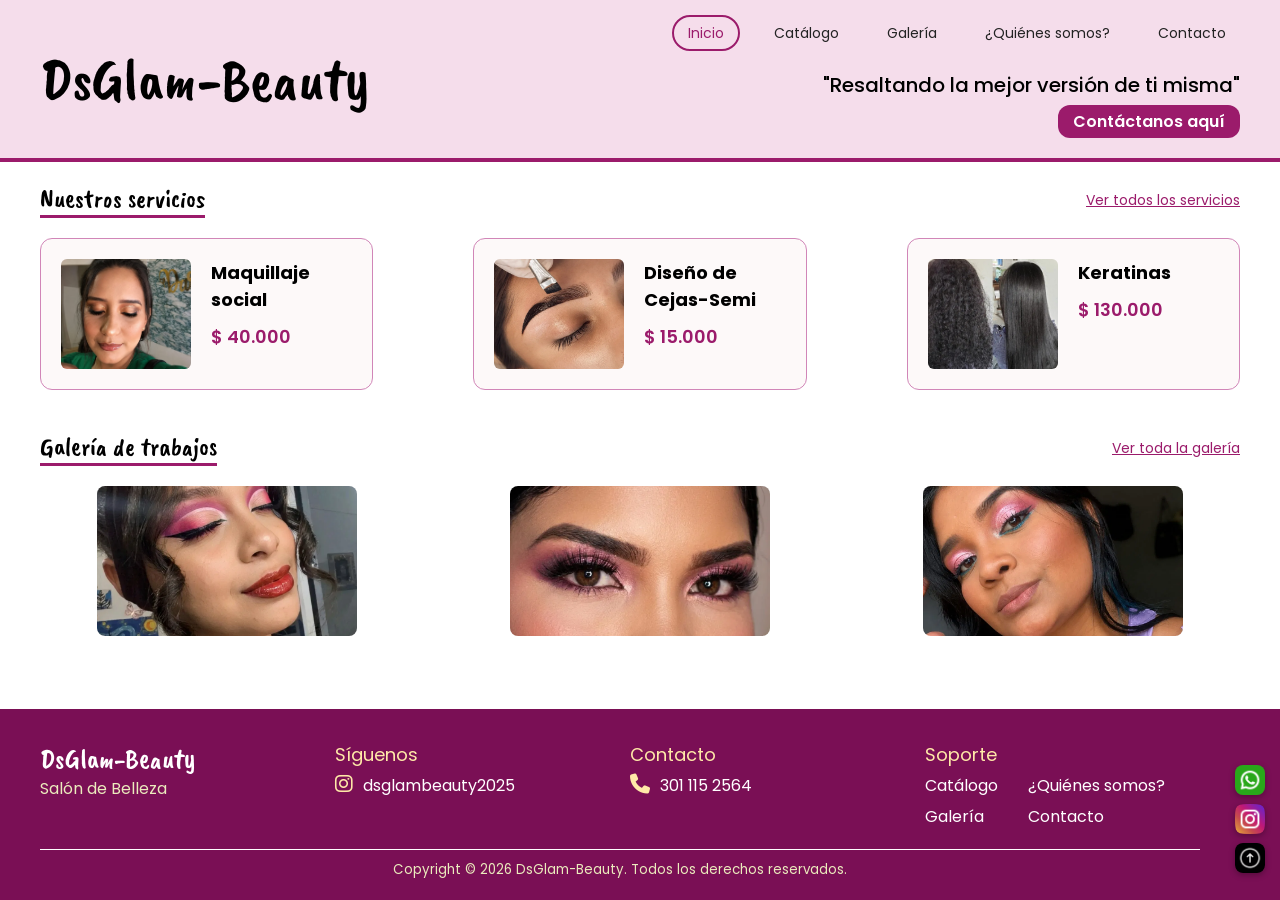
==== index.html @ 8348877d "Agregar media queries para tablet, movil y escritorio Esto incluye breakpoints de 1024px, 768px y 48" ====
<!DOCTYPE html>
<html lang="es">
<head>
    <meta charset="UTF-8">
    <meta name="viewport" content="width=device-width, initial-scale=1.0">
    <title>DsGlam-Beauty</title>
    <meta name="description" content="DsGlam-Beauty: salón de belleza con maquillajes, cejas, pestañas, tratamientos capilares y más">
    <link rel="preconnect" href="https://fonts.googleapis.com">
    <link rel="preconnect" href="https://fonts.gstatic.com" crossorigin>
    <link href="https://fonts.googleapis.com/css2?family=Caveat+Brush&family=Poppins:wght@400;600&display=swap" rel="stylesheet">   
    <link rel="stylesheet" href="https://cdnjs.cloudflare.com/ajax/libs/font-awesome/6.5.2/css/all.min.css">
    <link rel="stylesheet" href="styles.css">
</head>
<body>
  <header class="header" id="inicio">
   <h1>DsGlam-Beauty</h1>
   <nav class="nav" aria-label="Navegación principal">
      <input type="checkbox" id="menu-toggle" class="menu-toggle">
      <label for="menu-toggle" class="menu-boton" aria-label="Abrir menú">
         <i class="fa-solid fa-bars" aria-hidden="true"></i>
      </label>
      <ul>
          <li><a href="index.html" aria-current="page">Inicio</a></li>
          <li><a href="catalogo.html">Catálogo</a></li>
          <li><a href="galeria.html">Galería</a></li>
          <li><a href="quienes-somos.html">¿Quiénes somos?</a></li>
          <li><a href="contacto.html">Contacto</a></li>
      </ul> 
   </nav> 
   <p>"Resaltando la mejor versión de ti misma"</p>
   <a class="boton" href="contacto.html">Contáctanos aquí</a>  
   </header>

   <main class="main">
  
    <section class="sectionservicios">
      <div>
         <h2>Nuestros servicios</h2>
         <a href="catalogo.html">Ver todos los servicios</a> 
      </div> 
      <article>
         <img src="img/inicio1...jpeg" alt="Maquillaje social" width="150" height="100">
         <div>
         <h3>Maquillaje social</h3> 
         <p> $ 40.000</p>
         </div>
      </article>

      <article>
         <img src="img/inicio2.webp" alt="Diseño de Cejas-Semipermanente" width="150" height="100">
        <div> 
         <h3>Diseño de Cejas-Semi</h3> 
         <p> $ 15.000</p>
        </div>
      </article>

      <article>
         <img src="img/inicio3...jpg" alt="Keratinas" width="150" height="100">
         <div>
         <h3>Keratinas</h3> 
         <p> $ 130.000</p>
         </div>
      </article>
    </section>

    <section class="sectiongaleria">
       <div>
         <h2>Galería de trabajos</h2>
         <a href="galeria.html">Ver toda la galería</a> 
       </div> 
         <figure> 
           <img src="img/inicio4.webp" alt="Maquillaje artístico" width="150" height="100">
         </figure>

          <figure> 
           <img src="img/inicio5.webp" alt="Maquillaje social 1" width="150" height="100">
         </figure>

          <figure> 
           <img src="img/inicio6.webp" alt="Maquillaje social 2" width="150" height="100">
          </figure>
    </section>
  </main>

   <aside aria-label="Accesos rápidos">
        <a href="https://wa.link/yz34tq" target="_blank" rel="noopener noreferrer"> 
            <img src="img/whatsapp.png" alt="WhatsApp" width="30" height="30">
        </a>

        <a href="https://www.instagram.com/dsglambeauty2025?exln=bGxveWJzOHVlc3Vj" target="_blank" rel="noopener noreferrer"> 
            <img src="img/instagram.png" alt="Instagram" width="30" height="30">
        </a>

        <a href="#inicio"> 
            <img src="img/subir-archivo.png" alt="Volver arriba" width="30" height="30">
        </a>
    </aside>

    <footer class="footer">
      <section>
        <h2>DsGlam-Beauty</h2>
        <p>Salón de Belleza</p>
      </section> 

      <section>
        <h3>Síguenos</h3>
         <a href="https://www.instagram.com/dsglambeauty2025?exln=bGxveWJzOHVlc3Vj" target="_blank" rel="noopener noreferrer">
         <i class="fa-brands fa-instagram" aria-hidden="true"></i> dsglambeauty2025
         </a>
      </section> 

      <address>
        <h3>Contacto</h3>
        <a href="tel:+573011152564">
        <i class="fa-solid fa-phone" aria-hidden="true"></i> 301 115 2564</a>
        </address>

     <nav aria-label="Soporte">
      <h3>Soporte</h3>
        <ul>
         <li><a href="catalogo.html">Catálogo</a></li>
         <li><a href="quienes-somos.html">¿Quiénes somos?</a></li>
         <li><a href="galeria.html">Galería</a></li>
         <li><a href="contacto.html">Contacto</a></li>
       </ul>
     </nav>

    <small>Copyright © 2026 DsGlam-Beauty. Todos los derechos reservados.</small>

    </footer>

</body>

</html>
---- styles.css ----
* {
  margin: 0;
  padding: 0;
  box-sizing: border-box;
}

body {
  font-family: "Poppins", sans-serif;
  color: #000;
  min-height: 100vh;
  display: grid;
  grid-template-rows: auto 1fr auto;
  grid-template-columns: minmax(0, 1fr);
}

.header {
  background-color: #f5ddeb;
  padding: 20px 40px;
  display: grid;
  grid-template-columns: 1fr auto;
  grid-template-areas:
    "logo menu"
    "logo lema"
    "logo boton";
  align-items: center;
  justify-items: end;
  min-height: 150px; 
  border-bottom: 4px solid #9b1b6b;
}

.header h1 {
  grid-area: logo;
  justify-self: start;
}

.nav {
  grid-area: menu;
}

.header p {
  grid-area: lema;
}

.boton {
  grid-area: boton;
}

.header h1 {
  font-family: "Caveat Brush", cursive;
  font-size: 60px;
  font-weight: 400;
  color: #000;
}

.nav ul {
  display: flex;
  gap: 20px;
  list-style: none;
}

.nav a {
  text-decoration: none;
  color: #222;
  font-size: 14px;
  padding: 6px 14px;
}

.nav a[aria-current="page"] {
  border: 2px solid #9b1b6b;
  border-radius: 20px;
  color: #9b1b6b;
}

.header p {
  font-size: 20px;
  font-weight: 450;
  color: #000;
  margin-top: 25px;
}

.boton {
  background-color: #9b1b6b;
  color: #fff;
  text-decoration: none;
  font-weight: 600;
  padding: 4px 15px;
  border-radius: 12px;
  margin-top: 5px;
}

.sectionservicios {
  padding: 20px 40px;
  display: grid;
  grid-template-columns: repeat(3, minmax(0, 1fr));
  column-gap: 100px;
  row-gap: 20px;
  
}

.sectionservicios > div {
  grid-column: 1 / -1;
  display: flex;
  justify-content: space-between;
  align-items: center;
}

.sectionservicios h2 {
  font-family: "Caveat Brush", cursive;
  font-weight: 400;
  font-size: 26px;
  border-bottom: 3px solid #9b1b6b;

}

.sectionservicios a {
  color: #9b1b6b;
  font-size: 14px;
}

.sectionservicios article {
  display: flex;
  align-items: flex-start;
  gap: 20px;
  padding: 20px;
  border: 1px solid #d186b8;
  background-color: #fdf9f9;
  border-radius: 12px;
 justify-self: center;
  width: 100%;
  max-width: 380px;
}

.sectionservicios article div {
  display: flex;
  flex-direction: column;
  gap: 10px;
}

.sectionservicios article img {
  width: 130px;
  height: 110px;
  object-fit: cover;
  border-radius: 6px;
}

.sectionservicios h3 {
  font-size: 18px;
}

.sectionservicios article p {
  color: #9b1b6b;
  font-weight: 600;
  font-size: 18px;
}

.sectiongaleria {
  padding: 20px 40px;
  display: grid;
  grid-template-columns: repeat(3, minmax(0, 1fr));
  column-gap: 40px;
  row-gap: 20px;
}

.sectiongaleria div {
  grid-column: 1 / -1;
  display: flex;
  justify-content: space-between;
  align-items: center;
}

.sectiongaleria h2 {
  font-family: "Caveat Brush", cursive;
  font-weight: 400;
  font-size: 26px;
  border-bottom: 3px solid #9b1b6b;
}

.sectiongaleria a {
  color: #9b1b6b;
  font-size: 14px;
}

.sectiongaleria figure {
  display: flex;
  justify-content: center;
}

.sectiongaleria figure img {
  width: 100%;
  max-width: 260px;
  height: 150px;
  object-fit: cover;
  border-radius: 8px;
}

aside {
  position: fixed;
  right: 15px;
  bottom: 20px;
  display: flex;
  flex-direction: column;
  gap: 2px;
}

aside img {
  width: 30px;
  height: 30px;
  border-radius: 8px;
  box-shadow: 0 2px 6px rgba(0, 0, 0, 0.3);

}

.footer {
  background-color: #7a0f55;
  color: #ebebbd;
  padding: 20px 40px;
  display: grid;
  grid-template-columns: repeat(4, 1fr);
  gap: 20px;
  margin-top: 20px;
  padding-right: 80px;
}


.footer h2 {
  font-family: "Caveat Brush", cursive;
  font-weight: 400;
  font-size: 28px;
  color:#fff;
  margin-top: 12px;
}

.footer h3 {
  font-size: 18px;
  font-weight: 400;
  color: #ffe9a8;
  margin-bottom: 5px;
  margin-top: 12px;

}

.footer a {
  color: #fff;
  text-decoration: none;
}

.footer address {
  font-style: normal;
}


.footer ul {
  list-style: none;
  display: grid;
  grid-template-columns: repeat(2, auto);
  justify-content: start;
  gap: 6px 30px;
}

.footer small {
  grid-column: 1 / -1;
  border-top: 1px solid #fff;
  padding-top: 10px;
  text-align: center;
}

.footer i {
  font-size: 20px;
  color: #ffe9a8;
  margin-right: 6px;
}

.menu-toggle,
  .menu-boton {
       display: none;
} 

@media (max-width: 1024px) {
  .header {
    padding: 20px 30px;
  }

  .sectionservicios,
  .sectiongaleria {
    padding: 20px 30px;
    column-gap: 30px;
  }

  .sectionservicios article {
    padding: 15px;
    gap: 12px;
  }

  .sectionservicios article img {
    width: 100px;
    height: 90px;
  }

  .footer {
    padding: 20px 30px;
    padding-right: 70px;
  }
}


@media (max-width: 768px) {
  .header {
    grid-template-columns: 1fr;
    grid-template-areas:
      "logo"
      "menu"
      "lema"
      "boton";
    justify-items: center;
    text-align: center;
    row-gap: 12px;
  }

  .header h1 {
    justify-self: center;
  }

  .nav ul {
    flex-wrap: wrap;
    justify-content: center;
  }

  .sectionservicios {
    grid-template-columns: 1fr;
  }

  .sectionservicios article {
    width: 100%;
    max-width: 420px;
  }

  .sectiongaleria figure img {
    height: 160px;
  }

  .sectiongaleria {
    column-gap: 20px;
  }

  .footer {
    grid-template-columns: repeat(2, 1fr);
  }

    .header {
    height: auto;
    padding-bottom: 20px;
  }

  .header p {
    margin-top: 0;
  }

  .boton {
    margin-top: 0;
  }
}

@media (max-width: 480px) {

 
  .header {
    position: relative;
    padding: 15px 20px;
    grid-template-columns: 1fr auto;
    grid-template-areas:
      "logo menu"
      "lema lema"
      "boton boton";
    justify-items: center;
  }

  .header h1 {
    font-size: 34px;
    justify-self: start;
  }

  .header p {
    font-size: 16px;
  }

  
  .nav {
    justify-self: end;
  }

  .menu-boton {
    display: block;
    font-size: 28px;
    color: #9b1b6b;
    cursor: pointer;
  }

  .nav ul {
    display: none;
    position: absolute;
    top: 60px;
    right: 20px;
    z-index: 10;
    flex-direction: column;
    gap: 10px;
    background-color: #fff;
    padding: 15px 20px;
    border: 1px solid #f0c9da;
    border-radius: 12px;
  }

  .menu-toggle:checked ~ ul {
    display: flex;
  }

  
  .sectionservicios,
  .sectiongaleria {
    padding: 20px;
  }

  .sectionservicios > div,
  .sectiongaleria > div {
    display: contents;
  }

  .sectionservicios h2,
  .sectiongaleria h2 {
    justify-self: center;
    font-size: 22px;
  }

  .sectionservicios > div a,
  .sectiongaleria > div a {
    order: 1;
    justify-self: center;
  }

  .sectionservicios {
    grid-template-columns: minmax(0, 1fr);
    row-gap: 14px;
  }

  .sectionservicios article {
    max-width: none;
  }

  .sectionservicios article img {
    width: 100px;
    height: 90px;
  }

  .sectiongaleria {
    grid-template-columns: 2fr 1fr;
    grid-template-rows: auto 110px 110px auto;
    column-gap: 10px;
    row-gap: 10px;
  }

  .sectiongaleria h2,
  .sectiongaleria > div a {
    grid-column: 1 / -1;
  }

  .sectiongaleria figure {
    display: block;
  }

  .sectiongaleria figure:first-of-type {
    grid-row: span 2;
  }

  .sectiongaleria figure img {
    width: 100%;
    max-width: none;
    height: 100%;
  }

  .footer {
    grid-template-columns: repeat(2, minmax(0, 1fr));
    gap: 10px;
    padding: 20px 50px 20px 20px;
  }

  .footer h3 {
    font-size: 13px;
    text-transform: uppercase;
  }

  .footer ul {
    grid-template-columns: 1fr;
  }

  aside a:nth-child(3) {
    position: fixed;
    bottom: 20px;
    left: 50%;
    transform: translateX(-50%);
  }

  aside a:nth-child(3) img {
    width: 40px;
    height: 40px;
    border-radius: 50%;
  }

  @supports (animation-timeline: scroll()) {
    aside a:nth-child(3) {
      opacity: 0;
      visibility: hidden;
      animation: mostrar-subir linear forwards;
      animation-timeline: scroll();
      animation-range: 0 150px;
    }

    @keyframes mostrar-subir {
      to {
        opacity: 1;
        visibility: visible;
      }
    }
  }
}
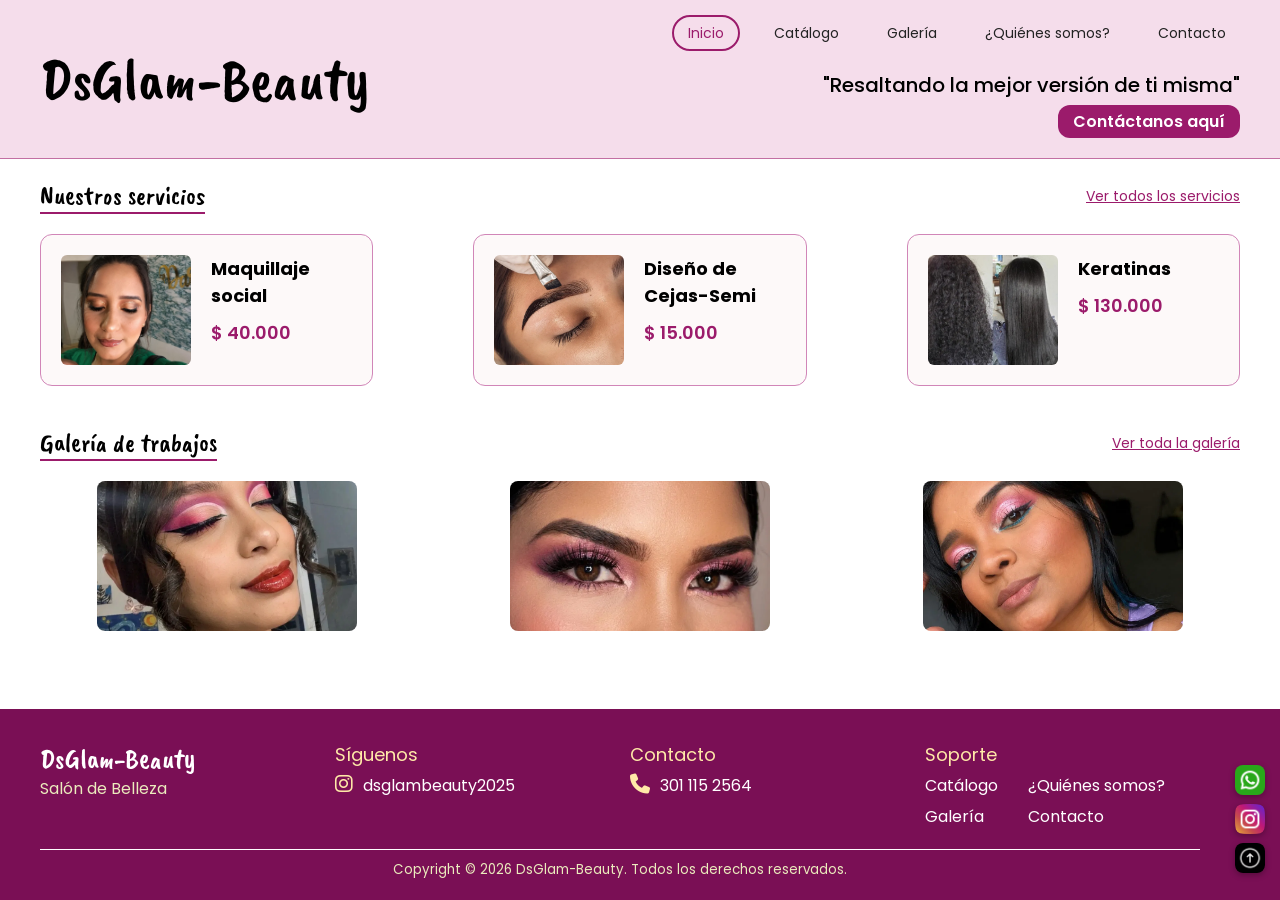
==== commit 5407d648: "Estructura y estilos de catálogo, paginación, nuevas imágenes y ajustes en quiénes somos" ====
--- a/index.html
+++ b/index.html
@@ -109,11 +109,14 @@
          </a>
       </section> 
 
-      <address>
-        <h3>Contacto</h3>
-        <a href="tel:+573011152564">
-        <i class="fa-solid fa-phone" aria-hidden="true"></i> 301 115 2564</a>
-        </address>
+      <section>
+          <h3>Contacto</h3>
+          <address>
+            <a href="tel:+573011152564">
+              <i class="fa-solid fa-phone" aria-hidden="true"></i> 301 115 2564
+           </a>
+         </address>
+      </section>
 
      <nav aria-label="Soporte">
       <h3>Soporte</h3>
--- a/styles.css
+++ b/styles.css
@@ -26,7 +26,7 @@
   align-items: center;
   justify-items: end;
   min-height: 150px; 
-  border-bottom: 4px solid #9b1b6b;
+  border-bottom: 1px solid #c36fa3;
 }
 
 .header h1 {
@@ -109,7 +109,7 @@
   font-family: "Caveat Brush", cursive;
   font-weight: 400;
   font-size: 26px;
-  border-bottom: 3px solid #9b1b6b;
+  border-bottom: 2px solid #9b1b6b;
 
 }
 
@@ -173,7 +173,7 @@
   font-family: "Caveat Brush", cursive;
   font-weight: 400;
   font-size: 26px;
-  border-bottom: 3px solid #9b1b6b;
+  border-bottom: 2px solid #9b1b6b;
 }
 
 .sectiongaleria a {
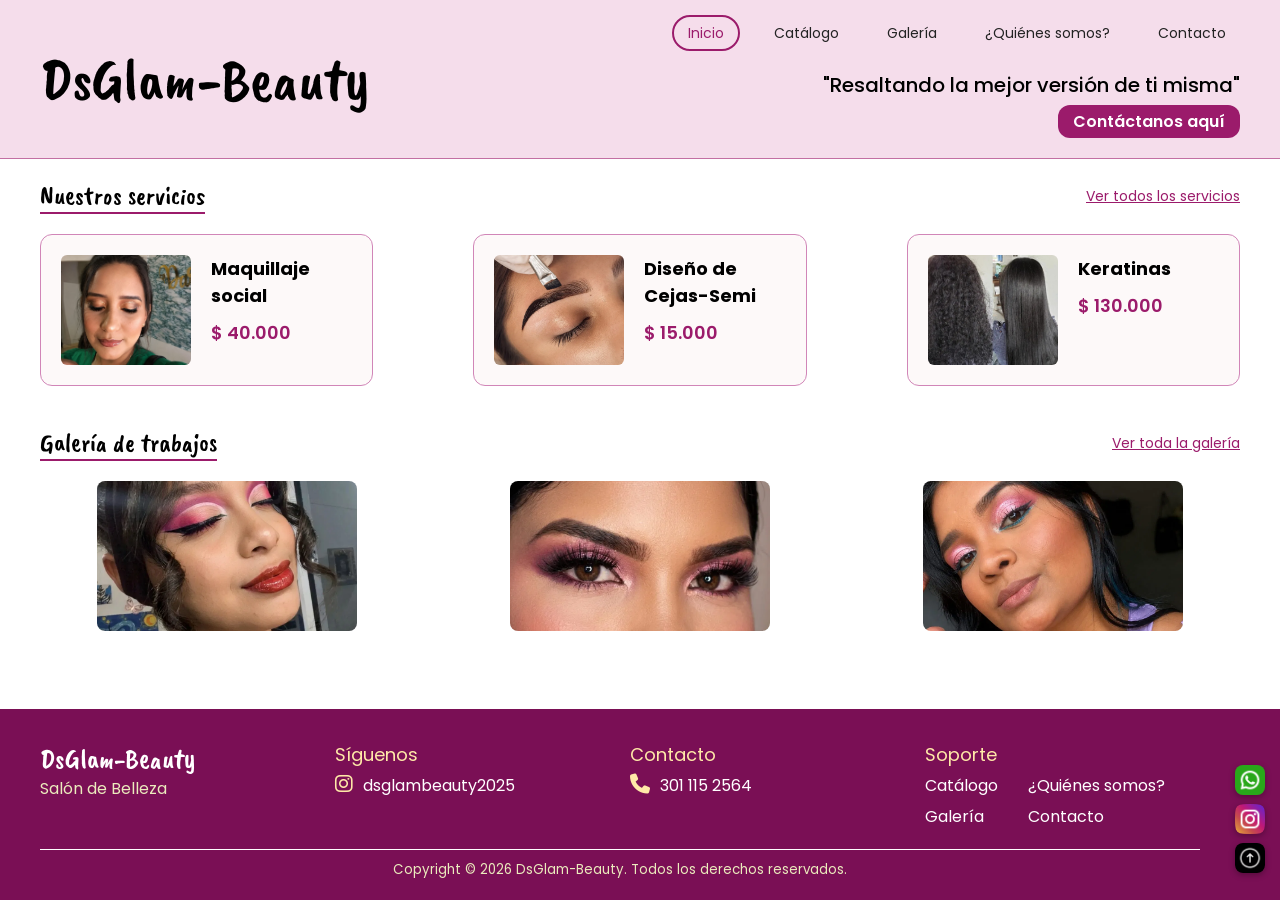
==== commit a0b60a4f: "Se finaliza la parte visual de la página catálogo y de galería, además se realizan cambios en el htm" ====
--- a/index.html
+++ b/index.html
@@ -11,8 +11,8 @@
     <link rel="stylesheet" href="https://cdnjs.cloudflare.com/ajax/libs/font-awesome/6.5.2/css/all.min.css">
     <link rel="stylesheet" href="styles.css">
 </head>
-<body>
-  <header class="header" id="inicio">
+<body id="top">
+  <header class="header">
    <h1>DsGlam-Beauty</h1>
    <nav class="nav" aria-label="Navegación principal">
       <input type="checkbox" id="menu-toggle" class="menu-toggle">
@@ -91,7 +91,7 @@
             <img src="img/instagram.png" alt="Instagram" width="30" height="30">
         </a>
 
-        <a href="#inicio"> 
+        <a href="#top" aria-label="Volver arriba"> 
             <img src="img/subir-archivo.png" alt="Volver arriba" width="30" height="30">
         </a>
     </aside>
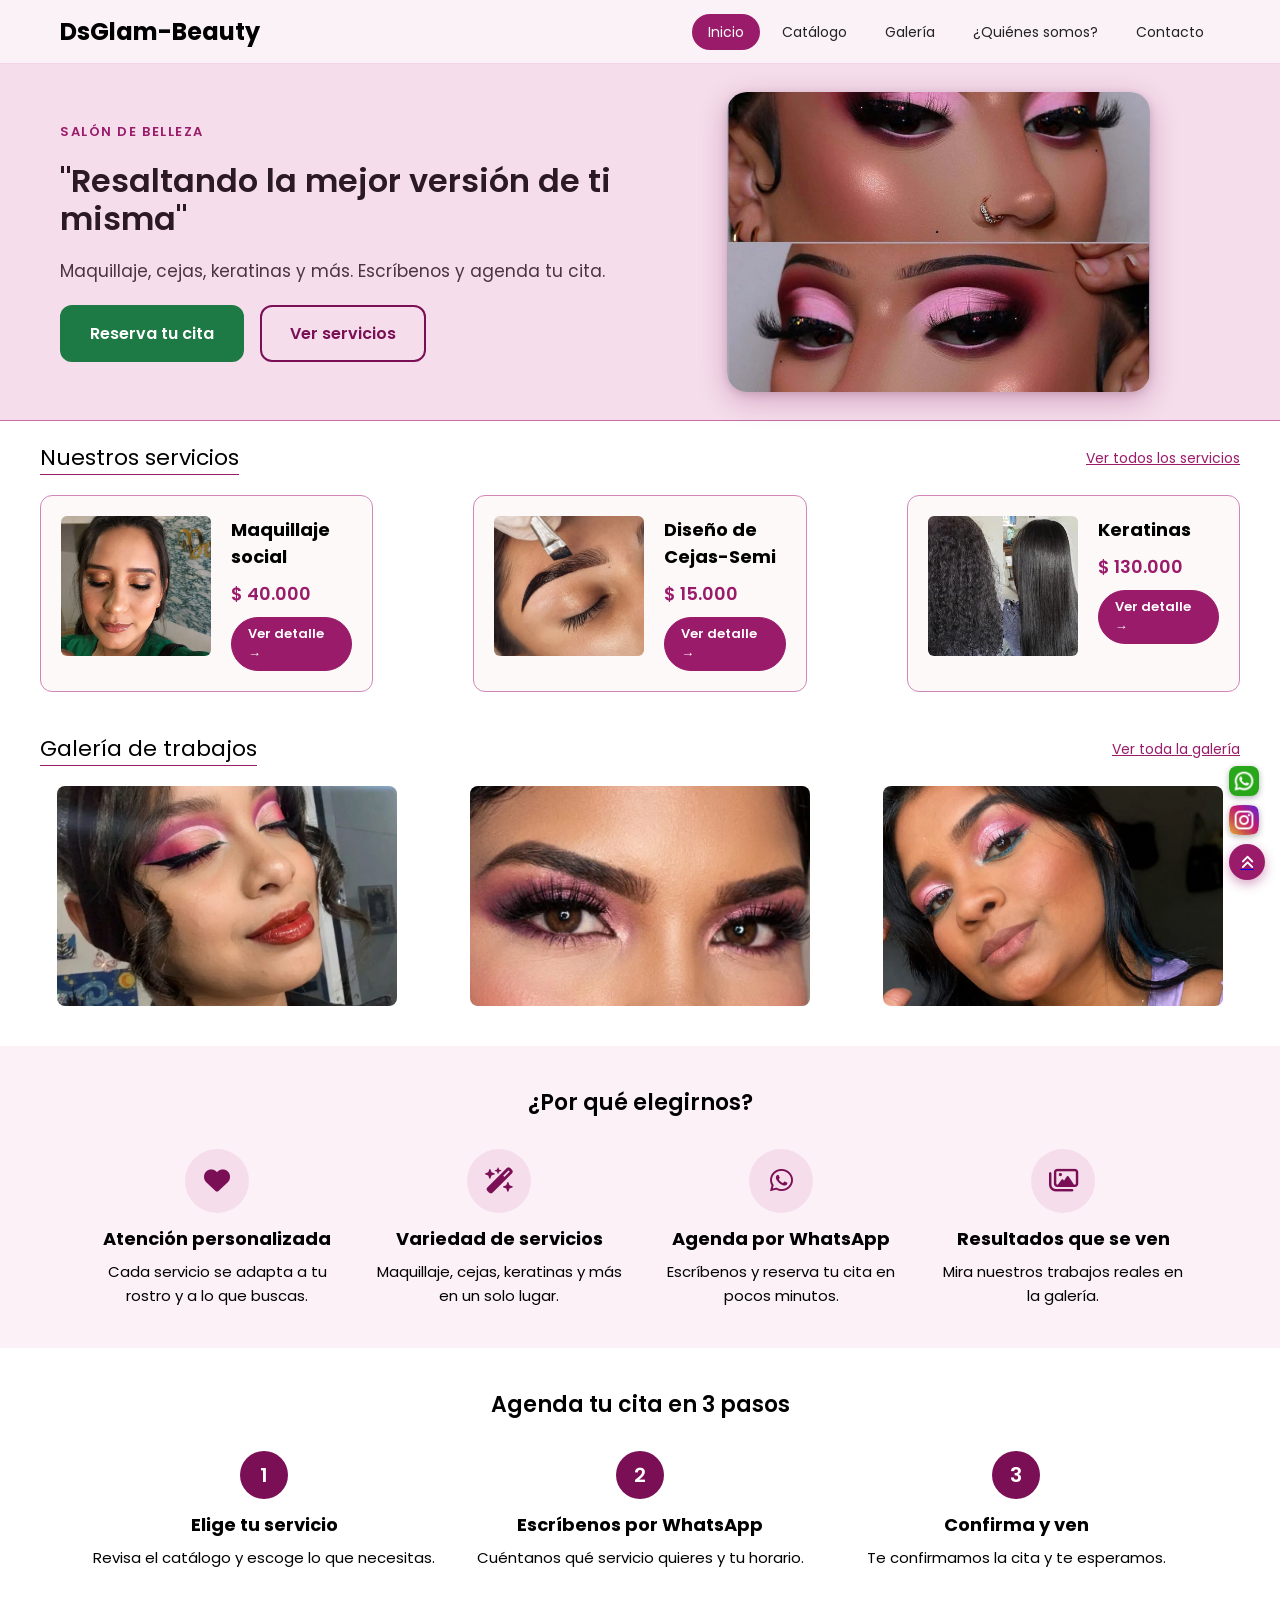
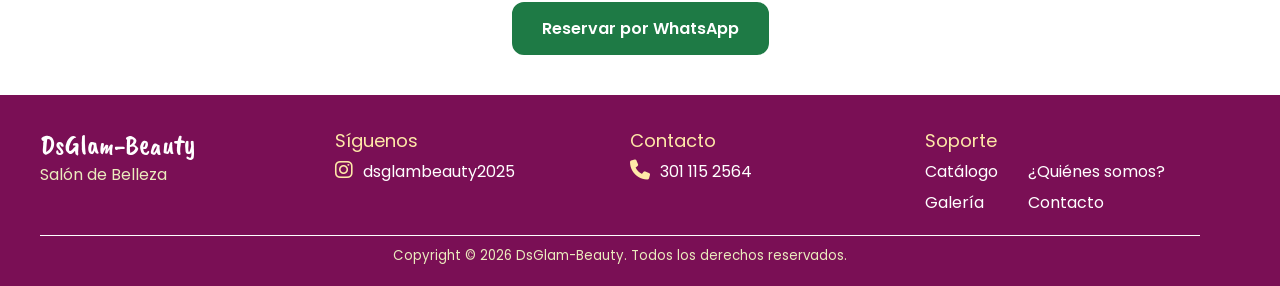
==== commit 08039425: "Mejora el inicio, agrega páginas de detalle y diseño responsive - Rediseña el encabezado y agrega se" ====
--- a/index.html
+++ b/index.html
@@ -1,136 +1,208 @@
-<!DOCTYPE html>
+﻿<!DOCTYPE html>
 <html lang="es">
+
 <head>
-    <meta charset="UTF-8">
-    <meta name="viewport" content="width=device-width, initial-scale=1.0">
-    <title>DsGlam-Beauty</title>
-    <meta name="description" content="DsGlam-Beauty: salón de belleza con maquillajes, cejas, pestañas, tratamientos capilares y más">
-    <link rel="preconnect" href="https://fonts.googleapis.com">
-    <link rel="preconnect" href="https://fonts.gstatic.com" crossorigin>
-    <link href="https://fonts.googleapis.com/css2?family=Caveat+Brush&family=Poppins:wght@400;600&display=swap" rel="stylesheet">   
-    <link rel="stylesheet" href="https://cdnjs.cloudflare.com/ajax/libs/font-awesome/6.5.2/css/all.min.css">
-    <link rel="stylesheet" href="styles.css">
+  <meta charset="UTF-8">
+  <meta name="viewport" content="width=device-width, initial-scale=1.0">
+  <title>DsGlam-Beauty</title>
+  <meta name="description"
+    content="DsGlam-Beauty: salón de belleza con maquillajes, cejas, pestañas, tratamientos capilares y más">
+  <link rel="preconnect" href="https://fonts.googleapis.com">
+  <link rel="preconnect" href="https://fonts.gstatic.com" crossorigin>
+  <link href="https://fonts.googleapis.com/css2?family=Caveat+Brush&family=Poppins:wght@400;600&display=swap"
+    rel="stylesheet">
+  <link rel="stylesheet" href="https://cdnjs.cloudflare.com/ajax/libs/font-awesome/6.5.2/css/all.min.css">
+  <link rel="stylesheet" href="styles.css">
 </head>
-<body id="top">
+
+<body id="top" class="inicio">
   <header class="header">
-   <h1>DsGlam-Beauty</h1>
-   <nav class="nav" aria-label="Navegación principal">
+     <div class="barra">
+    <h2>DsGlam-Beauty</h2>
+    <nav class="nav" aria-label="Navegación principal">
       <input type="checkbox" id="menu-toggle" class="menu-toggle">
       <label for="menu-toggle" class="menu-boton" aria-label="Abrir menú">
-         <i class="fa-solid fa-bars" aria-hidden="true"></i>
+        <i class="fa-solid fa-bars" aria-hidden="true"></i>
       </label>
       <ul>
-          <li><a href="index.html" aria-current="page">Inicio</a></li>
-          <li><a href="catalogo.html">Catálogo</a></li>
-          <li><a href="galeria.html">Galería</a></li>
-          <li><a href="quienes-somos.html">¿Quiénes somos?</a></li>
-          <li><a href="contacto.html">Contacto</a></li>
-      </ul> 
-   </nav> 
-   <p>"Resaltando la mejor versión de ti misma"</p>
-   <a class="boton" href="contacto.html">Contáctanos aquí</a>  
-   </header>
-
-   <main class="main">
-  
+        <li><a href="index.html" aria-current="page">Inicio</a></li>
+        <li><a href="catalogo.html">Catálogo</a></li>
+        <li><a href="galeria.html">Galería</a></li>
+        <li><a href="quienes-somos.html">¿Quiénes somos?</a></li>
+        <li><a href="contacto.html">Contacto</a></li>
+      </ul>
+    </nav>
+    </div>
+
+   <div class="hero">
+      <div class="hero-texto">
+        <p class="etiqueta">Salón de belleza</p>
+        <p class="lema">"Resaltando la mejor versión de ti misma"</p>
+        <p class="subtitulo">Maquillaje, cejas, keratinas y más. Escríbenos y agenda tu cita.</p>
+        <div class="hero-botones">
+          <a class="boton" href="https://wa.link/yz34tq" target="_blank" rel="noopener noreferrer">Reserva tu cita</a>
+          <a class="boton boton-borde" href="catalogo.html">Ver servicios</a>
+        </div>
+      </div>
+      <img class="hero-img" src="img/iniciooo.jpg" alt="Maquillaje con delineado plateado y rubor rosado realizado en DsGlam-Beauty" width="450" height="380">
+    </div>
+  </header>
+
+  <main class="main">
+
     <section class="sectionservicios">
       <div>
-         <h2>Nuestros servicios</h2>
-         <a href="catalogo.html">Ver todos los servicios</a> 
-      </div> 
+        <h2>Nuestros servicios</h2>
+        <a href="catalogo.html">Ver todos los servicios</a>
+      </div>
       <article>
-         <img src="img/inicio1...jpeg" alt="Maquillaje social" width="150" height="100">
-         <div>
-         <h3>Maquillaje social</h3> 
-         <p> $ 40.000</p>
-         </div>
+        <img src="img/inicio1...jpeg" alt="Maquillaje social" width="150" height="100">
+        <div>
+          <h3>Maquillaje social</h3>
+          <p> $ 40.000</p>
+          <a href="#" class="ver-detalle">Ver detalle &rarr;</a>
+        </div>
       </article>
 
       <article>
-         <img src="img/inicio2.webp" alt="Diseño de Cejas-Semipermanente" width="150" height="100">
-        <div> 
-         <h3>Diseño de Cejas-Semi</h3> 
-         <p> $ 15.000</p>
+        <img src="img/inicio2.webp" alt="Diseño de Cejas-Semipermanente" width="150" height="100">
+        <div>
+          <h3>Diseño de Cejas-Semi</h3>
+          <p> $ 15.000</p>
+          <a href="#" class="ver-detalle">Ver detalle &rarr;</a>
         </div>
       </article>
 
       <article>
-         <img src="img/inicio3...jpg" alt="Keratinas" width="150" height="100">
-         <div>
-         <h3>Keratinas</h3> 
-         <p> $ 130.000</p>
-         </div>
+        <img src="img/inicio3...jpg" alt="Keratinas" width="150" height="100">
+        <div>
+          <h3>Keratinas</h3>
+          <p> $ 130.000</p>
+          <a href="#" class="ver-detalle">Ver detalle &rarr;</a>
+        </div>
       </article>
     </section>
 
     <section class="sectiongaleria">
-       <div>
-         <h2>Galería de trabajos</h2>
-         <a href="galeria.html">Ver toda la galería</a> 
-       </div> 
-         <figure> 
-           <img src="img/inicio4.webp" alt="Maquillaje artístico" width="150" height="100">
-         </figure>
-
-          <figure> 
-           <img src="img/inicio5.webp" alt="Maquillaje social 1" width="150" height="100">
-         </figure>
-
-          <figure> 
-           <img src="img/inicio6.webp" alt="Maquillaje social 2" width="150" height="100">
-          </figure>
+      <div>
+        <h2>Galería de trabajos</h2>
+        <a href="galeria.html">Ver toda la galería</a>
+      </div>
+      <figure>
+        <img src="img/inicio4.webp" alt="Maquillaje artístico" width="150" height="100">
+      </figure>
+
+      <figure>
+        <img src="img/inicio5.webp" alt="Maquillaje social 1" width="150" height="100">
+      </figure>
+
+      <figure>
+        <img src="img/inicio6.webp" alt="Maquillaje social 2" width="150" height="100">
+      </figure>
+    </section>
+
+
+
+    <section class="porque">
+      <h2>¿Por qué elegirnos?</h2>
+      <ul>
+        <li>
+          <i class="fa-solid fa-heart" aria-hidden="true"></i>
+          <h3>Atención personalizada</h3>
+          <p>Cada servicio se adapta a tu rostro y a lo que buscas.</p>
+        </li>
+        <li>
+          <i class="fa-solid fa-wand-magic-sparkles" aria-hidden="true"></i>
+          <h3>Variedad de servicios</h3>
+          <p>Maquillaje, cejas, keratinas y más en un solo lugar.</p>
+        </li>
+        <li>
+          <i class="fa-brands fa-whatsapp" aria-hidden="true"></i>
+          <h3>Agenda por WhatsApp</h3>
+          <p>Escríbenos y reserva tu cita en pocos minutos.</p>
+        </li>
+        <li>
+          <i class="fa-regular fa-images" aria-hidden="true"></i>
+          <h3>Resultados que se ven</h3>
+          <p>Mira nuestros trabajos reales en la galería.</p>
+        </li>
+      </ul>
+    </section>
+
+    <section class="pasos">
+      <h2>Agenda tu cita en 3 pasos</h2>
+      <ol>
+        <li>
+          <h3>Elige tu servicio</h3>
+          <p>Revisa el catálogo y escoge lo que necesitas.</p>
+        </li>
+        <li>
+          <h3>Escríbenos por WhatsApp</h3>
+          <p>Cuéntanos qué servicio quieres y tu horario.</p>
+        </li>
+        <li>
+          <h3>Confirma y ven</h3>
+          <p>Te confirmamos la cita y te esperamos.</p>
+        </li>
+         </ol>
+        <a class="boton" href="https://wa.link/yz34tq" target="_blank" rel="noopener noreferrer">Reservar por
+          WhatsApp</a>
+    </section>
+
     </section>
   </main>
 
-   <aside aria-label="Accesos rápidos">
-        <a href="https://wa.link/yz34tq" target="_blank" rel="noopener noreferrer"> 
-            <img src="img/whatsapp.png" alt="WhatsApp" width="30" height="30">
+  <aside aria-label="Accesos rápidos">
+    <a href="https://wa.link/yz34tq" target="_blank" rel="noopener noreferrer">
+      <img src="img/whatsapp.png" alt="WhatsApp" width="30" height="30">
+    </a>
+
+    <a href="https://www.instagram.com/dsglambeauty2025?exln=bGxveWJzOHVlc3Vj" target="_blank"
+      rel="noopener noreferrer">
+      <img src="img/instagram.png" alt="Instagram" width="30" height="30">
+    </a>
+
+    <a href="#top" aria-label="Volver arriba">
+      <i class="fa-solid fa-angles-up" aria-hidden="true"></i>
+    </a>
+  </aside>
+
+  <footer class="footer">
+    <section>
+      <h2>DsGlam-Beauty</h2>
+      <p>Salón de Belleza</p>
+    </section>
+
+    <section>
+      <h3>Síguenos</h3>
+      <a href="https://www.instagram.com/dsglambeauty2025?exln=bGxveWJzOHVlc3Vj" target="_blank"
+        rel="noopener noreferrer">
+        <i class="fa-brands fa-instagram" aria-hidden="true"></i> dsglambeauty2025
+      </a>
+    </section>
+
+    <section>
+      <h3>Contacto</h3>
+      <address>
+        <a href="tel:+573011152564">
+          <i class="fa-solid fa-phone" aria-hidden="true"></i> 301 115 2564
         </a>
-
-        <a href="https://www.instagram.com/dsglambeauty2025?exln=bGxveWJzOHVlc3Vj" target="_blank" rel="noopener noreferrer"> 
-            <img src="img/instagram.png" alt="Instagram" width="30" height="30">
-        </a>
-
-        <a href="#top" aria-label="Volver arriba"> 
-            <img src="img/subir-archivo.png" alt="Volver arriba" width="30" height="30">
-        </a>
-    </aside>
-
-    <footer class="footer">
-      <section>
-        <h2>DsGlam-Beauty</h2>
-        <p>Salón de Belleza</p>
-      </section> 
-
-      <section>
-        <h3>Síguenos</h3>
-         <a href="https://www.instagram.com/dsglambeauty2025?exln=bGxveWJzOHVlc3Vj" target="_blank" rel="noopener noreferrer">
-         <i class="fa-brands fa-instagram" aria-hidden="true"></i> dsglambeauty2025
-         </a>
-      </section> 
-
-      <section>
-          <h3>Contacto</h3>
-          <address>
-            <a href="tel:+573011152564">
-              <i class="fa-solid fa-phone" aria-hidden="true"></i> 301 115 2564
-           </a>
-         </address>
-      </section>
-
-     <nav aria-label="Soporte">
+      </address>
+    </section>
+
+    <nav aria-label="Soporte">
       <h3>Soporte</h3>
-        <ul>
-         <li><a href="catalogo.html">Catálogo</a></li>
-         <li><a href="quienes-somos.html">¿Quiénes somos?</a></li>
-         <li><a href="galeria.html">Galería</a></li>
-         <li><a href="contacto.html">Contacto</a></li>
-       </ul>
-     </nav>
+      <ul>
+        <li><a href="catalogo.html">Catálogo</a></li>
+        <li><a href="quienes-somos.html">¿Quiénes somos?</a></li>
+        <li><a href="galeria.html">Galería</a></li>
+        <li><a href="contacto.html">Contacto</a></li>
+      </ul>
+    </nav>
 
     <small>Copyright © 2026 DsGlam-Beauty. Todos los derechos reservados.</small>
 
-    </footer>
+  </footer>
 
 </body>
 
--- a/styles.css
+++ b/styles.css
@@ -1,4 +1,3 @@
-
 * {
   margin: 0;
   padding: 0;
@@ -15,47 +14,31 @@
 }
 
 .header {
-  background-color: #f5ddeb;
-  padding: 20px 40px;
-  display: grid;
-  grid-template-columns: 1fr auto;
-  grid-template-areas:
-    "logo menu"
-    "logo lema"
-    "logo boton";
+  border-bottom: 1px solid #c36fa3;
+}
+
+.barra {
+  position: relative;
+  display: flex;
   align-items: center;
-  justify-items: end;
-  min-height: 150px; 
-  border-bottom: 1px solid #c36fa3;
+  justify-content: space-between;
+  gap: 20px;
+  padding: 14px 60px;
+  background-color: #faf2f6;
+  border-bottom: 1px solid #f1d3e6;
 }
 
 .header h1 {
-  grid-area: logo;
-  justify-self: start;
-}
-
-.nav {
-  grid-area: menu;
-}
-
-.header p {
-  grid-area: lema;
-}
-
-.boton {
-  grid-area: boton;
-}
-
-.header h1 {
-  font-family: "Caveat Brush", cursive;
-  font-size: 60px;
+  font-family: "Poppins", sans-serif;
+  font-size: 40px;
   font-weight: 400;
+  line-height: 1;
   color: #000;
 }
 
 .nav ul {
   display: flex;
-  gap: 20px;
+  gap: 6px;
   list-style: none;
 }
 
@@ -63,30 +46,90 @@
   text-decoration: none;
   color: #222;
   font-size: 14px;
-  padding: 6px 14px;
+  padding: 8px 16px;
+  border-radius: 20px;
+}
+
+.nav a:hover {
+  background-color: #fde8f6;
 }
 
 .nav a[aria-current="page"] {
-  border: 2px solid #9b1b6b;
-  border-radius: 20px;
+  background-color: #9b1b6b;
+  color: #fff;
+}
+
+.hero {
+  display: grid;
+  grid-template-columns: repeat(2, minmax(0, 1fr));
+  gap: 32px;
+  align-items: center;
+  padding: 28px 60px;
+  background-color: #f5ddeb;
+}
+
+.hero-texto {
+  display: flex;
+  flex-direction: column;
+  align-items: flex-start;
+  gap: 20px;
+}
+
+.etiqueta {
+  font-size: 13px;
+  font-weight: 600;
+  letter-spacing: 0.12em;
+  text-transform: uppercase;
   color: #9b1b6b;
 }
 
-.header p {
-  font-size: 20px;
-  font-weight: 450;
-  color: #000;
-  margin-top: 25px;
+.lema {
+  font-size: 32px;
+  font-weight: 600;
+  line-height: 1.2;
+  color: #2b1a26;
+}
+
+.subtitulo {
+  font-size: 17px;
+  line-height: 1.6;
+  color: #4a3342;
+}
+
+.hero-botones {
+  display: flex;
+  flex-wrap: wrap;
+  gap: 16px;
 }
 
 .boton {
-  background-color: #9b1b6b;
+  display: inline-flex;
+  align-items: center;
+  background-color: #1e7a45;
   color: #fff;
   text-decoration: none;
   font-weight: 600;
-  padding: 4px 15px;
+  font-size: 16px;
+  padding: 14px 28px;
+  border: 2px solid #1e7a45;
   border-radius: 12px;
-  margin-top: 5px;
+}
+
+.boton-borde {
+  background-color: transparent;
+  color: #7a0f55;
+  border-color: #7a0f55;
+}
+
+.hero-img {
+  width: 75%;
+  max-height: 300px;
+  aspect-ratio: 4 / 3;
+  object-fit: cover;
+  border-radius: 20px;
+  display: block;
+  margin: 0 auto;
+  box-shadow: 0 8px 28px rgba(122, 15, 85, 0.28), 0 2px 8px rgba(0, 0, 0, 0.12);
 }
 
 .sectionservicios {
@@ -95,10 +138,10 @@
   grid-template-columns: repeat(3, minmax(0, 1fr));
   column-gap: 100px;
   row-gap: 20px;
-  
-}
-
-.sectionservicios > div {
+
+}
+
+.sectionservicios>div {
   grid-column: 1 / -1;
   display: flex;
   justify-content: space-between;
@@ -106,10 +149,10 @@
 }
 
 .sectionservicios h2 {
-  font-family: "Caveat Brush", cursive;
+  font-family: "Poppins", sans-serif;
   font-weight: 400;
-  font-size: 26px;
-  border-bottom: 2px solid #9b1b6b;
+  font-size: 22px;
+  border-bottom: 1px solid #9b1b6b;
 
 }
 
@@ -126,7 +169,7 @@
   border: 1px solid #d186b8;
   background-color: #fdf9f9;
   border-radius: 12px;
- justify-self: center;
+  justify-self: center;
   width: 100%;
   max-width: 380px;
 }
@@ -138,8 +181,8 @@
 }
 
 .sectionservicios article img {
-  width: 130px;
-  height: 110px;
+  width: 150px;
+  height: 140px;
   object-fit: cover;
   border-radius: 6px;
 }
@@ -152,6 +195,24 @@
   color: #9b1b6b;
   font-weight: 600;
   font-size: 18px;
+}
+
+.sectionservicios .ver-detalle {
+  align-self: flex-start;
+  padding: 6px 16px;
+  border: 1.5px solid #9b1b6b;
+  background-color: #9b1b6b;
+  border-radius: 999px;
+  color: #fff;
+  font-size: 13px;
+  font-weight: 600;
+  text-decoration: none;
+}
+
+.sectionservicios .ver-detalle:hover,
+.sectionservicios .ver-detalle:focus-visible {
+  background-color: #9b1b6b;
+  color: #fff;
 }
 
 .sectiongaleria {
@@ -170,10 +231,10 @@
 }
 
 .sectiongaleria h2 {
-  font-family: "Caveat Brush", cursive;
+  font-family: "Poppins", sans-serif;
   font-weight: 400;
-  font-size: 26px;
-  border-bottom: 2px solid #9b1b6b;
+  font-size: 22px;
+  border-bottom: 1px solid #9b1b6b;
 }
 
 .sectiongaleria a {
@@ -188,11 +249,113 @@
 
 .sectiongaleria figure img {
   width: 100%;
-  max-width: 260px;
-  height: 150px;
+  max-width: 340px;
+  height: 220px;
   object-fit: cover;
   border-radius: 8px;
 }
+
+.porque,
+.pasos,
+.horario,
+.cta-final {
+  padding: 40px;
+  text-align: center;
+}
+
+.porque h2,
+.pasos h2,
+.horario h2 {
+  display: inline-block;
+  font-family: "Poppins", sans-serif;
+  font-weight: 600;
+  font-size: 22px;
+  margin-bottom: 30px;
+}
+
+.porque h3,
+.pasos h3 {
+  font-size: 18px;
+  margin-bottom: 8px;
+}
+
+.porque p,
+.pasos p {
+  font-size: 15px;
+  line-height: 1.6;
+}
+
+
+.porque {
+  background-color: #fcf1f7;
+}
+
+.porque ul {
+  list-style: none;
+  max-width: 1100px;
+  margin: 0 auto;
+  display: grid;
+  grid-template-columns: repeat(4, minmax(0, 1fr));
+  gap: 28px;
+}
+
+.porque i {
+  display: flex;
+  align-items: center;
+  justify-content: center;
+  width: 64px;
+  height: 64px;
+  margin: 0 auto 12px;
+  border-radius: 50%;
+  background-color: #f5ddeb;
+  color: #7a0f55;
+  font-size: 26px;
+}
+
+
+.pasos ol {
+  list-style: none;
+  counter-reset: paso;
+  max-width: 1100px;
+  margin: 0 auto;
+  display: grid;
+  grid-template-columns: repeat(3, minmax(0, 1fr));
+  gap: 28px;
+}
+
+.pasos li {
+  counter-increment: paso;
+}
+
+.pasos .boton {
+  grid-area: auto;
+  display: block;
+  width: fit-content;
+  margin: 32px auto 0;
+  padding: 12px 28px;
+  font-size: 16px;
+  background-color: #1e7a45;
+  text-align: center;
+
+}
+
+
+
+.pasos li::before {
+  content: counter(paso);
+  display: flex;
+  align-items: center;
+  justify-content: center;
+  width: 48px;
+  height: 48px;
+  margin: 0 auto 12px;
+  border-radius: 50%;
+  background-color: #7a0f55;
+  color: #fff;
+  font-size: 20px;
+  font-weight: 600;
+}
+
 
 aside {
   position: fixed;
@@ -208,7 +371,28 @@
   height: 30px;
   border-radius: 8px;
   box-shadow: 0 2px 6px rgba(0, 0, 0, 0.3);
-
+}
+
+aside a:nth-child(3) {
+  display: flex;
+  align-items: center;
+  justify-content: center;
+  width: 36px;
+  height: 36px;
+  background-color: #9b1b6b;
+  border-radius: 50%;
+  box-shadow: 0 4px 12px rgba(155, 27, 107, 0.4);
+  transition: background-color 0.2s ease, transform 0.2s ease;
+}
+
+aside a:nth-child(3):hover {
+  background-color: #7a0f55;
+  transform: translateY(-3px);
+}
+
+aside a:nth-child(3) i {
+  color: #fff;
+  font-size: 15px;
 }
 
 .footer {
@@ -220,14 +404,34 @@
   gap: 20px;
   margin-top: 20px;
   padding-right: 80px;
-}
+
+}
+
+.inicio .footer {
+  margin-top: 0;
+}
+
+.inicio .sectiongaleria {
+  padding-bottom: 40px;
+}
+
+.footer section,
+.footer h2,
+.footer h3,
+.footer ul,
+.footer p,
+.footer address {
+  margin-top: 0;
+  margin-bottom: 0;
+}
+
 
 
 .footer h2 {
   font-family: "Caveat Brush", cursive;
   font-weight: 400;
   font-size: 28px;
-  color:#fff;
+  color: #fff;
   margin-top: 12px;
 }
 
@@ -252,6 +456,8 @@
 
 .footer ul {
   list-style: none;
+  padding: 0;
+  margin: 0;
   display: grid;
   grid-template-columns: repeat(2, auto);
   justify-content: start;
@@ -271,14 +477,28 @@
   margin-right: 6px;
 }
 
+
 .menu-toggle,
-  .menu-boton {
-       display: none;
-} 
+.menu-boton {
+  display: none;
+}
 
 @media (max-width: 1024px) {
-  .header {
-    padding: 20px 30px;
+  .barra {
+    padding: 14px 30px;
+  }
+
+  .hero {
+    gap: 24px;
+    padding: 24px 30px;
+  }
+
+  .porque ul {
+    grid-template-columns: repeat(2, minmax(0, 1fr));
+  }
+
+  .pasos ol {
+    grid-template-columns: repeat(2, minmax(0, 1fr));
   }
 
   .sectionservicios,
@@ -305,27 +525,52 @@
 
 
 @media (max-width: 768px) {
-  .header {
+
+  .barra {
+    padding: 12px 20px;
+  }
+
+
+  .hero {
     grid-template-columns: 1fr;
-    grid-template-areas:
-      "logo"
-      "menu"
-      "lema"
-      "boton";
-    justify-items: center;
     text-align: center;
-    row-gap: 12px;
-  }
-
-  .header h1 {
-    justify-self: center;
-  }
+    padding: 24px 20px;
+    gap: 20px;
+  }
+
+  .hero-texto {
+    align-items: center;
+  }
+
+  .hero-botones {
+    justify-content: center;
+  }
+
+  .hero-img {
+    width: 80%;
+    max-height: 260px;
+  }
+
+  .lema {
+    font-size: 26px;
+  }
+
+
+  .porque ul {
+    grid-template-columns: repeat(2, minmax(0, 1fr));
+  }
+
+  .pasos ol {
+    grid-template-columns: 1fr;
+  }
+
 
   .nav ul {
     flex-wrap: wrap;
     justify-content: center;
   }
 
+
   .sectionservicios {
     grid-template-columns: 1fr;
   }
@@ -343,55 +588,22 @@
     column-gap: 20px;
   }
 
+
   .footer {
     grid-template-columns: repeat(2, 1fr);
   }
-
-    .header {
-    height: auto;
-    padding-bottom: 20px;
-  }
-
-  .header p {
-    margin-top: 0;
-  }
-
-  .boton {
-    margin-top: 0;
-  }
 }
 
 @media (max-width: 480px) {
 
- 
-  .header {
+  .barra {
+    padding: 10px 16px;
     position: relative;
-    padding: 15px 20px;
-    grid-template-columns: 1fr auto;
-    grid-template-areas:
-      "logo menu"
-      "lema lema"
-      "boton boton";
-    justify-items: center;
-  }
-
-  .header h1 {
-    font-size: 34px;
-    justify-self: start;
-  }
-
-  .header p {
-    font-size: 16px;
-  }
-
-  
-  .nav {
-    justify-self: end;
   }
 
   .menu-boton {
     display: block;
-    font-size: 28px;
+    font-size: 26px;
     color: #9b1b6b;
     cursor: pointer;
   }
@@ -399,29 +611,69 @@
   .nav ul {
     display: none;
     position: absolute;
-    top: 60px;
-    right: 20px;
-    z-index: 10;
+    top: 52px;
+    right: 16px;
+    z-index: 100;
     flex-direction: column;
-    gap: 10px;
+    gap: 8px;
     background-color: #fff;
-    padding: 15px 20px;
+    padding: 14px 18px;
     border: 1px solid #f0c9da;
     border-radius: 12px;
-  }
-
-  .menu-toggle:checked ~ ul {
+    box-shadow: 0 4px 16px rgba(0, 0, 0, 0.1);
+  }
+
+  .menu-toggle:checked~ul {
     display: flex;
   }
 
-  
+
+  .hero {
+    padding: 20px 16px;
+  }
+
+  .lema {
+    font-size: 22px;
+  }
+
+  .subtitulo {
+    font-size: 14px;
+  }
+
+  .hero-img {
+    width: 100%;
+    max-height: 220px;
+  }
+
+  .boton {
+    font-size: 14px;
+    padding: 11px 20px;
+  }
+
+
+  .porque ul {
+    grid-template-columns: repeat(2, minmax(0, 1fr));
+    gap: 16px;
+  }
+
+  .porque,
+  .pasos {
+    padding: 24px 16px;
+  }
+
+  .pasos ol {
+    grid-template-columns: 1fr;
+    gap: 20px;
+  }
+
+
   .sectionservicios,
   .sectiongaleria {
     padding: 20px;
   }
 
-  .sectionservicios > div,
-  .sectiongaleria > div {
+  .sectionservicios>div,
+  .sectiongaleria>div {
     display: contents;
   }
 
@@ -431,8 +683,8 @@
     font-size: 22px;
   }
 
-  .sectionservicios > div a,
-  .sectiongaleria > div a {
+  .sectionservicios>div a,
+  .sectiongaleria>div a {
     order: 1;
     justify-self: center;
   }
@@ -459,7 +711,7 @@
   }
 
   .sectiongaleria h2,
-  .sectiongaleria > div a {
+  .sectiongaleria>div a {
     grid-column: 1 / -1;
   }
 
@@ -477,6 +729,7 @@
     height: 100%;
   }
 
+
   .footer {
     grid-template-columns: repeat(2, minmax(0, 1fr));
     gap: 10px;
@@ -491,6 +744,7 @@
   .footer ul {
     grid-template-columns: 1fr;
   }
+
 
   aside a:nth-child(3) {
     position: fixed;
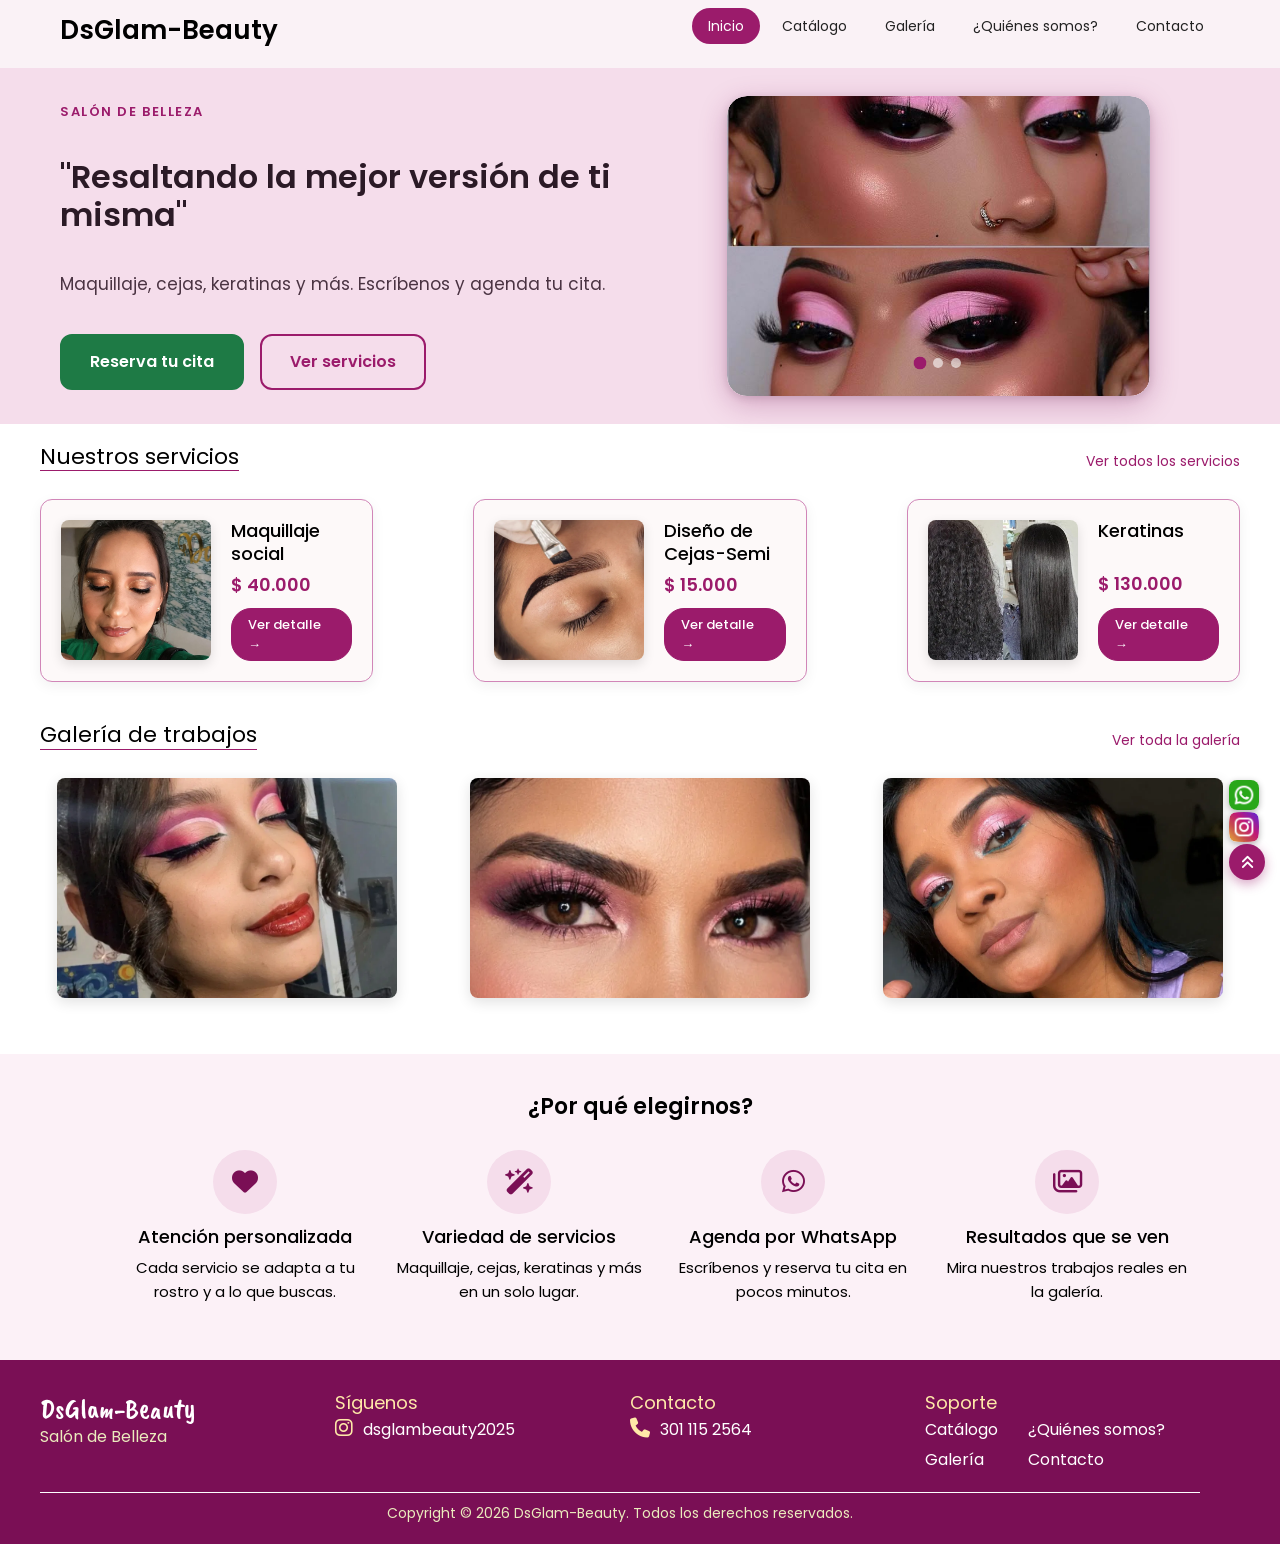
==== commit abcc7dbd: "Agrega carrusel en inicio con nuevas imagenes, enlaces a detalles y mejoras de diseno en contacto y " ====
--- a/index.html
+++ b/index.html
@@ -1,4 +1,4 @@
-﻿<!DOCTYPE html>
+<!DOCTYPE html>
 <html lang="es">
 
 <head>
@@ -12,29 +12,31 @@
   <link href="https://fonts.googleapis.com/css2?family=Caveat+Brush&family=Poppins:wght@400;600&display=swap"
     rel="stylesheet">
   <link rel="stylesheet" href="https://cdnjs.cloudflare.com/ajax/libs/font-awesome/6.5.2/css/all.min.css">
+  <!-- Bootstrap 5 CSS -->
+  <link href="https://cdn.jsdelivr.net/npm/bootstrap@5.3.3/dist/css/bootstrap.min.css" rel="stylesheet">
   <link rel="stylesheet" href="styles.css">
 </head>
 
 <body id="top" class="inicio">
   <header class="header">
-     <div class="barra">
-    <h2>DsGlam-Beauty</h2>
-    <nav class="nav" aria-label="Navegación principal">
-      <input type="checkbox" id="menu-toggle" class="menu-toggle">
-      <label for="menu-toggle" class="menu-boton" aria-label="Abrir menú">
-        <i class="fa-solid fa-bars" aria-hidden="true"></i>
-      </label>
-      <ul>
-        <li><a href="index.html" aria-current="page">Inicio</a></li>
-        <li><a href="catalogo.html">Catálogo</a></li>
-        <li><a href="galeria.html">Galería</a></li>
-        <li><a href="quienes-somos.html">¿Quiénes somos?</a></li>
-        <li><a href="contacto.html">Contacto</a></li>
-      </ul>
-    </nav>
+    <div class="barra">
+      <h2>DsGlam-Beauty</h2>
+      <nav class="nav" aria-label="Navegación principal">
+        <input type="checkbox" id="menu-toggle" class="menu-toggle">
+        <label for="menu-toggle" class="menu-boton" aria-label="Abrir menú">
+          <i class="fa-solid fa-bars" aria-hidden="true"></i>
+        </label>
+        <ul>
+          <li><a href="index.html" aria-current="page">Inicio</a></li>
+          <li><a href="catalogo.html">Catálogo</a></li>
+          <li><a href="galeria.html">Galería</a></li>
+          <li><a href="quienes-somos.html">¿Quiénes somos?</a></li>
+          <li><a href="contacto.html">Contacto</a></li>
+        </ul>
+      </nav>
     </div>
 
-   <div class="hero">
+    <div class="hero">
       <div class="hero-texto">
         <p class="etiqueta">Salón de belleza</p>
         <p class="lema">"Resaltando la mejor versión de ti misma"</p>
@@ -44,7 +46,31 @@
           <a class="boton boton-borde" href="catalogo.html">Ver servicios</a>
         </div>
       </div>
-      <img class="hero-img" src="img/iniciooo.jpg" alt="Maquillaje con delineado plateado y rubor rosado realizado en DsGlam-Beauty" width="450" height="380">
+      <!-- Carrusel Bootstrap automático con las 3 imágenes -->
+      <div id="carruselInicio" class="carousel slide carousel-fade hero-carousel" data-bs-ride="carousel" data-bs-interval="3000" data-bs-pause="false">
+        <!-- Indicadores -->
+        <div class="carousel-indicators">
+          <button type="button" data-bs-target="#carruselInicio" data-bs-slide-to="0" class="active" aria-current="true" aria-label="Imagen 1"></button>
+          <button type="button" data-bs-target="#carruselInicio" data-bs-slide-to="1" aria-label="Imagen 2"></button>
+          <button type="button" data-bs-target="#carruselInicio" data-bs-slide-to="2" aria-label="Imagen 3"></button>
+        </div>
+
+        <!-- Slides con las 3 imágenes: iniciooo, iniciooo3 e iniciooo2 -->
+        <div class="carousel-inner">
+          <div class="carousel-item active">
+            <img src="img/iniciooo.jpg" class="d-block w-100"
+              alt="Maquillaje profesional con delineado plateado y rubor rosado realizado en DsGlam-Beauty" width="450" height="380">
+          </div>
+          <div class="carousel-item">
+            <img src="img/iniciooo3.jpg" class="d-block w-100"
+              alt="Peinados y servicios estéticos en DsGlam-Beauty" width="450" height="380">
+          </div>
+          <div class="carousel-item">
+            <img src="img/iniciooo2.jpg" class="d-block w-100"
+              alt="Maquillaje y cuidado personal en DsGlam-Beauty" width="450" height="380">
+          </div>
+        </div>
+      </div>
     </div>
   </header>
 
@@ -60,7 +86,7 @@
         <div>
           <h3>Maquillaje social</h3>
           <p> $ 40.000</p>
-          <a href="#" class="ver-detalle">Ver detalle &rarr;</a>
+          <a href="detalle-maquillaje-dia.html" class="ver-detalle">Ver detalle &rarr;</a>
         </div>
       </article>
 
@@ -69,7 +95,7 @@
         <div>
           <h3>Diseño de Cejas-Semi</h3>
           <p> $ 15.000</p>
-          <a href="#" class="ver-detalle">Ver detalle &rarr;</a>
+          <a href="detalle-cejas.html" class="ver-detalle">Ver detalle &rarr;</a>
         </div>
       </article>
 
@@ -78,7 +104,7 @@
         <div>
           <h3>Keratinas</h3>
           <p> $ 130.000</p>
-          <a href="#" class="ver-detalle">Ver detalle &rarr;</a>
+          <a href="detalle-keratinas.html" class="ver-detalle">Ver detalle &rarr;</a>
         </div>
       </article>
     </section>
@@ -127,28 +153,6 @@
           <p>Mira nuestros trabajos reales en la galería.</p>
         </li>
       </ul>
-    </section>
-
-    <section class="pasos">
-      <h2>Agenda tu cita en 3 pasos</h2>
-      <ol>
-        <li>
-          <h3>Elige tu servicio</h3>
-          <p>Revisa el catálogo y escoge lo que necesitas.</p>
-        </li>
-        <li>
-          <h3>Escríbenos por WhatsApp</h3>
-          <p>Cuéntanos qué servicio quieres y tu horario.</p>
-        </li>
-        <li>
-          <h3>Confirma y ven</h3>
-          <p>Te confirmamos la cita y te esperamos.</p>
-        </li>
-         </ol>
-        <a class="boton" href="https://wa.link/yz34tq" target="_blank" rel="noopener noreferrer">Reservar por
-          WhatsApp</a>
-    </section>
-
     </section>
   </main>
 
@@ -204,6 +208,20 @@
 
   </footer>
 
+  <!-- Bootstrap 5 JavaScript Bundle -->
+  <script src="https://cdn.jsdelivr.net/npm/bootstrap@5.3.3/dist/js/bootstrap.bundle.min.js"></script>
+  <script>
+    // Inicialización explícita para garantizar cambio automático continuo
+    const elCarrusel = document.getElementById('carruselInicio');
+    if (elCarrusel && window.bootstrap) {
+      new bootstrap.Carousel(elCarrusel, {
+        interval: 3000,
+        ride: 'carousel',
+        pause: false,
+        wrap: true
+      });
+    }
+  </script>
 </body>
 
 </html>
--- a/styles.css
+++ b/styles.css
@@ -13,9 +13,15 @@
   grid-template-columns: minmax(0, 1fr);
 }
 
-.header {
-  border-bottom: 1px solid #c36fa3;
-}
+a {
+  text-decoration: none;
+  color: inherit;
+}
+
+.nav {
+  display: block;
+}
+
 
 .barra {
   position: relative;
@@ -25,14 +31,15 @@
   gap: 20px;
   padding: 14px 60px;
   background-color: #faf2f6;
-  border-bottom: 1px solid #f1d3e6;
-}
-
-.header h1 {
+}
+
+.barra h2,
+.header h1,
+.header h2 {
   font-family: "Poppins", sans-serif;
-  font-size: 40px;
-  font-weight: 400;
-  line-height: 1;
+  font-size: 26px;
+  font-weight: 600;
+  line-height: 1.1;
   color: #000;
 }
 
@@ -117,8 +124,15 @@
 
 .boton-borde {
   background-color: transparent;
-  color: #7a0f55;
-  border-color: #7a0f55;
+  color: #9b1b6b;
+  border-color: #9b1b6b;
+  transition: background-color 0.3s ease, color 0.3s ease, transform 0.2s ease;
+}
+
+.boton-borde:hover {
+  background-color: #9b1b6b;
+  color: #fff;
+  transform: translateY(-2px);
 }
 
 .hero-img {
@@ -132,6 +146,52 @@
   box-shadow: 0 8px 28px rgba(122, 15, 85, 0.28), 0 2px 8px rgba(0, 0, 0, 0.12);
 }
 
+/* Carrusel Bootstrap en el Hero de Inicio */
+.hero-carousel {
+  width: 75%;
+  max-width: 450px;
+  max-height: 300px;
+  border-radius: 20px;
+  overflow: hidden;
+  margin: 0 auto;
+  box-shadow: 0 8px 28px rgba(122, 15, 85, 0.28), 0 2px 8px rgba(0, 0, 0, 0.12);
+}
+
+.hero-carousel .carousel-inner {
+  border-radius: 20px;
+  height: 300px;
+}
+
+.hero-carousel .carousel-item {
+  height: 300px;
+}
+
+.hero-carousel .carousel-item img {
+  width: 100%;
+  height: 300px;
+  aspect-ratio: 4 / 3;
+  object-fit: cover;
+  border-radius: 20px;
+  display: block;
+}
+
+.hero-carousel .carousel-indicators [data-bs-target] {
+  width: 10px;
+  height: 10px;
+  border-radius: 50%;
+  background-color: #ffffff;
+  opacity: 0.6;
+  border: none;
+  margin: 0 4px 12px;
+  transition: all 0.25s ease;
+}
+
+.hero-carousel .carousel-indicators .active {
+  opacity: 1;
+  background-color: #9b1b6b;
+  transform: scale(1.3);
+}
+
 .sectionservicios {
   padding: 20px 40px;
   display: grid;
@@ -163,7 +223,7 @@
 
 .sectionservicios article {
   display: flex;
-  align-items: flex-start;
+  align-items: stretch;
   gap: 20px;
   padding: 20px;
   border: 1px solid #d186b8;
@@ -172,47 +232,72 @@
   justify-self: center;
   width: 100%;
   max-width: 380px;
+  box-shadow: 0 4px 14px rgba(0, 0, 0, 0.06);
+  transition: transform 0.25s ease, box-shadow 0.25s ease;
+}
+
+.sectionservicios article:hover {
+  transform: translateY(-2px);
+  box-shadow: 0 6px 18px rgba(155, 27, 107, 0.15);
 }
 
 .sectionservicios article div {
   display: flex;
   flex-direction: column;
-  gap: 10px;
+  flex: 1;
+  min-height: 140px;
 }
 
 .sectionservicios article img {
   width: 150px;
   height: 140px;
   object-fit: cover;
-  border-radius: 6px;
-}
-
-.sectionservicios h3 {
+  border-radius: 8px;
+  box-shadow: 0 4px 12px rgba(0, 0, 0, 0.12);
+  flex-shrink: 0;
+}
+
+.sectionservicios h3,
+.sectionservicios article h3 {
   font-size: 18px;
+  line-height: 1.25;
+  min-height: 44px;
+  margin-bottom: 6px;
 }
 
 .sectionservicios article p {
   color: #9b1b6b;
   font-weight: 600;
   font-size: 18px;
-}
-
-.sectionservicios .ver-detalle {
+  margin-bottom: 10px;
+}
+
+.sectionservicios .ver-detalle,
+.sectionservicios .btn-detalle {
+  display: inline-flex;
+  align-items: center;
   align-self: flex-start;
+  gap: 6px;
+  margin-top: auto;
   padding: 6px 16px;
   border: 1.5px solid #9b1b6b;
   background-color: #9b1b6b;
-  border-radius: 999px;
+  border-radius: 20px;
   color: #fff;
   font-size: 13px;
-  font-weight: 600;
+  font-weight: 500;
   text-decoration: none;
+  transition: background-color 0.3s ease, transform 0.2s ease, border-color 0.3s ease;
 }
 
 .sectionservicios .ver-detalle:hover,
-.sectionservicios .ver-detalle:focus-visible {
-  background-color: #9b1b6b;
+.sectionservicios .ver-detalle:focus-visible,
+.sectionservicios .btn-detalle:hover,
+.sectionservicios .btn-detalle:focus-visible {
+  background-color: #6e1244;
+  border-color: #6e1244;
   color: #fff;
+  transform: translateX(2px);
 }
 
 .sectiongaleria {
@@ -253,6 +338,13 @@
   height: 220px;
   object-fit: cover;
   border-radius: 8px;
+  box-shadow: 0 4px 14px rgba(0, 0, 0, 0.12);
+  transition: transform 0.3s ease, box-shadow 0.3s ease;
+}
+
+.sectiongaleria figure img:hover {
+  transform: translateY(-2px);
+  box-shadow: 0 8px 20px rgba(155, 27, 107, 0.22);
 }
 
 .porque,
@@ -546,9 +638,16 @@
     justify-content: center;
   }
 
-  .hero-img {
+  .hero-img,
+  .hero-carousel {
     width: 80%;
     max-height: 260px;
+  }
+
+  .hero-carousel .carousel-inner,
+  .hero-carousel .carousel-item,
+  .hero-carousel .carousel-item img {
+    height: 260px;
   }
 
   .lema {
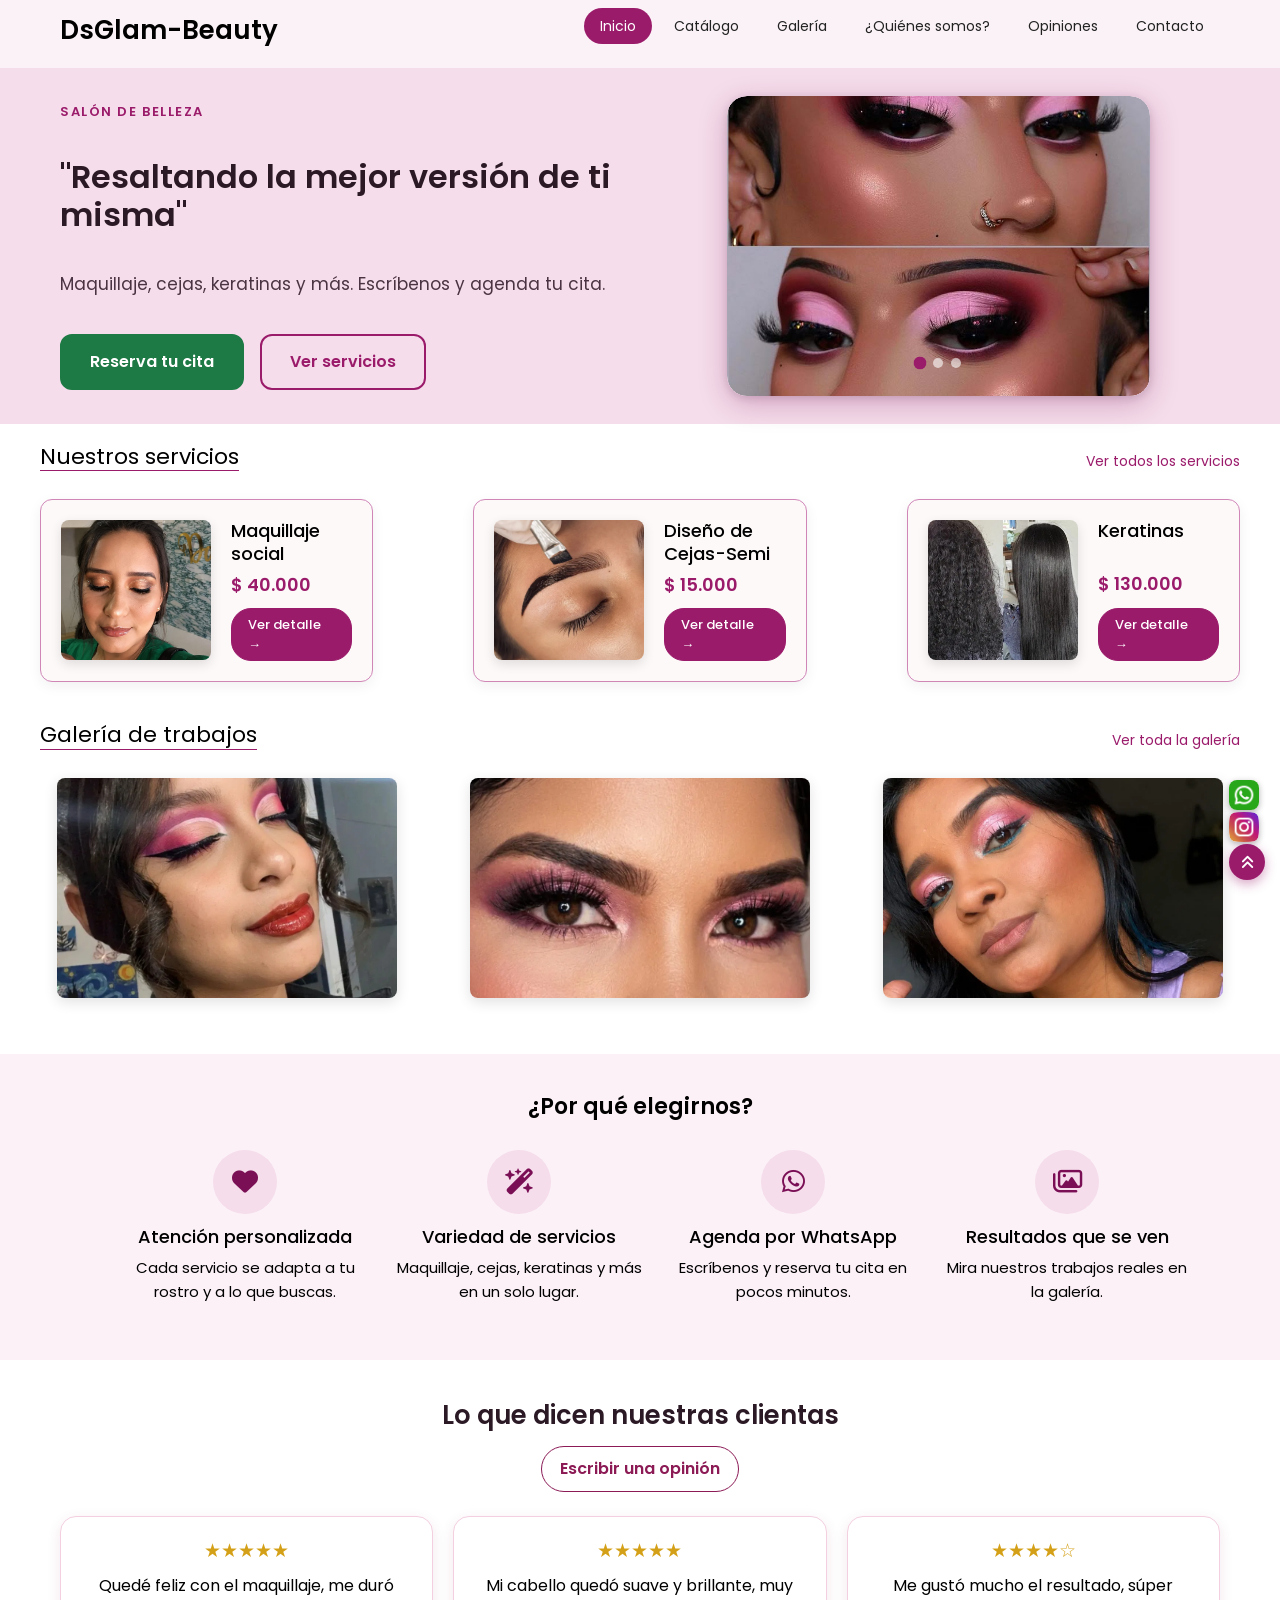
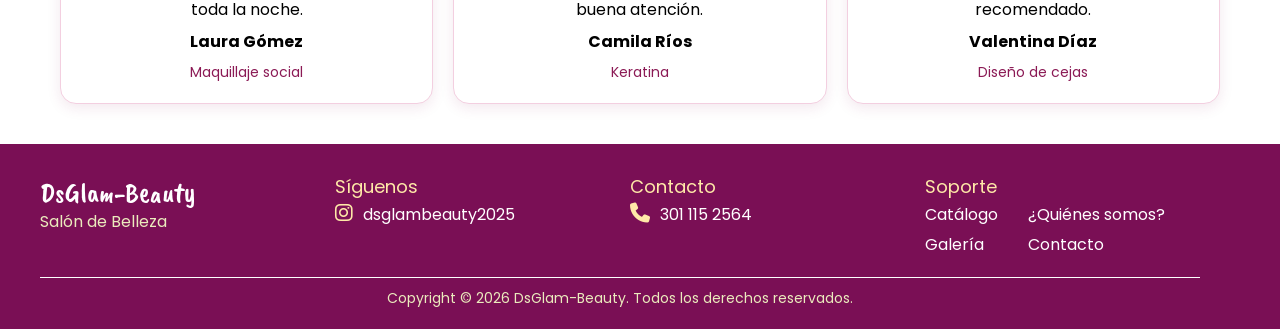
==== commit 9c3d4527: "Se realizó cada detalle dinámico de cada uno de los servicios del catálogo con servicios.json" ====
--- a/index.html
+++ b/index.html
@@ -12,7 +12,6 @@
   <link href="https://fonts.googleapis.com/css2?family=Caveat+Brush&family=Poppins:wght@400;600&display=swap"
     rel="stylesheet">
   <link rel="stylesheet" href="https://cdnjs.cloudflare.com/ajax/libs/font-awesome/6.5.2/css/all.min.css">
-  <!-- Bootstrap 5 CSS -->
   <link href="https://cdn.jsdelivr.net/npm/bootstrap@5.3.3/dist/css/bootstrap.min.css" rel="stylesheet">
   <link rel="stylesheet" href="styles.css">
 </head>
@@ -31,6 +30,7 @@
           <li><a href="catalogo.html">Catálogo</a></li>
           <li><a href="galeria.html">Galería</a></li>
           <li><a href="quienes-somos.html">¿Quiénes somos?</a></li>
+          <li><a href="#opiniones">Opiniones</a></li>
           <li><a href="contacto.html">Contacto</a></li>
         </ul>
       </nav>
@@ -154,7 +154,63 @@
         </li>
       </ul>
     </section>
-  </main>
+
+    <!-- Fondo oscuro semitransparente para el modal de opiniones -->
+    <div id="fondo-opinion" class="fondo-opinion"></div>
+
+    <!-- Modal emergente para que el usuario registre su opinión (Módulos 1, 3 y 4) -->
+    <section id="ventana-opinion" class="ventana-opinion" aria-label="Escribir una opinión">
+      <form id="form-opinion" novalidate>
+        <h3>Cuéntanos tu experiencia</h3>
+
+        <label for="op-nombre">Nombre</label>
+        <input type="text" id="op-nombre" required maxlength="40" placeholder="Laura Gómez">
+        <small class="error-campo" id="error-op-nombre"></small>
+
+        <label for="op-servicio">Servicio</label>
+        <select id="op-servicio" required>
+          <option value="">Elige un servicio</option>
+          <option>Maquillaje social</option>
+          <option>Diseño de cejas</option>
+          <option>Keratinas</option>
+          <option>Peinados</option>
+          <option>Otro</option>
+        </select>
+        <small class="error-campo" id="error-op-servicio"></small>
+
+        <!-- Selector de calificación mediante radio buttons invertidos con estrellas -->
+        <fieldset>
+          <legend>Calificación</legend>
+          <div class="estrellas-input">
+            <input type="radio" name="estrellas" id="e5" required value="5"><label for="e5" title="5 estrellas">★</label>
+            <input type="radio" name="estrellas" id="e4" value="4"><label for="e4" title="4 estrellas">★</label>
+            <input type="radio" name="estrellas" id="e3" value="3"><label for="e3" title="3 estrellas">★</label>
+            <input type="radio" name="estrellas" id="e2" value="2"><label for="e2" title="2 estrellas">★</label>
+            <input type="radio" name="estrellas" id="e1" value="1"><label for="e1" title="1 estrella">★</label>
+          </div>
+        </fieldset>
+        <small class="error-campo" id="error-op-estrellas"></small>
+
+        <label for="op-comentario">Comentario</label>
+        <textarea id="op-comentario" rows="3" required maxlength="200" placeholder="Cuéntanos cómo te fue"></textarea>
+        <small class="error-campo" id="error-op-comentario"></small>
+
+        <div class="acciones-opinion">
+          <button type="button" id="cancelar-opinion" class="btn-secundario">Cancelar</button>
+          <button type="submit" class="btn-principal">Publicar opinión</button>
+        </div>
+      </form>
+    </section>
+
+    <!-- Sección de Reseñas: carga asíncrona de data.json y renderizado dinámico (Módulos 1 y 2) -->
+    <section class="sectionresenas" id="opiniones" aria-label="Opiniones de clientas">
+      <h2>Lo que dicen nuestras clientas</h2>
+      <button type="button" id="abrir-opinion" class="btn-ver">Escribir una opinión</button>
+      <!-- Contenedor vacío donde resenas.js inyecta el spinner, las tarjetas o los errores -->
+      <div id="resenas" class="resenas"></div>
+    </section>
+    
+</main>
 
   <aside aria-label="Accesos rápidos">
     <a href="https://wa.link/yz34tq" target="_blank" rel="noopener noreferrer">
@@ -207,21 +263,8 @@
     <small>Copyright © 2026 DsGlam-Beauty. Todos los derechos reservados.</small>
 
   </footer>
-
-  <!-- Bootstrap 5 JavaScript Bundle -->
-  <script src="https://cdn.jsdelivr.net/npm/bootstrap@5.3.3/dist/js/bootstrap.bundle.min.js"></script>
-  <script>
-    // Inicialización explícita para garantizar cambio automático continuo
-    const elCarrusel = document.getElementById('carruselInicio');
-    if (elCarrusel && window.bootstrap) {
-      new bootstrap.Carousel(elCarrusel, {
-        interval: 3000,
-        ride: 'carousel',
-        pause: false,
-        wrap: true
-      });
-    }
-  </script>
+     <script src="Javascript/resenas.js"></script>
+<script src="https://cdn.jsdelivr.net/npm/bootstrap@5.3.3/dist/js/bootstrap.bundle.min.js"></script>
 </body>
 
 </html>
--- a/styles.css
+++ b/styles.css
@@ -133,17 +133,6 @@
   background-color: #9b1b6b;
   color: #fff;
   transform: translateY(-2px);
-}
-
-.hero-img {
-  width: 75%;
-  max-height: 300px;
-  aspect-ratio: 4 / 3;
-  object-fit: cover;
-  border-radius: 20px;
-  display: block;
-  margin: 0 auto;
-  box-shadow: 0 8px 28px rgba(122, 15, 85, 0.28), 0 2px 8px rgba(0, 0, 0, 0.12);
 }
 
 /* Carrusel Bootstrap en el Hero de Inicio */
@@ -347,17 +336,12 @@
   box-shadow: 0 8px 20px rgba(155, 27, 107, 0.22);
 }
 
-.porque,
-.pasos,
-.horario,
-.cta-final {
+.porque {
   padding: 40px;
   text-align: center;
 }
 
-.porque h2,
-.pasos h2,
-.horario h2 {
+.porque h2 {
   display: inline-block;
   font-family: "Poppins", sans-serif;
   font-weight: 600;
@@ -365,14 +349,12 @@
   margin-bottom: 30px;
 }
 
-.porque h3,
-.pasos h3 {
+.porque h3 {
   font-size: 18px;
   margin-bottom: 8px;
 }
 
-.porque p,
-.pasos p {
+.porque p {
   font-size: 15px;
   line-height: 1.6;
 }
@@ -405,50 +387,6 @@
 }
 
 
-.pasos ol {
-  list-style: none;
-  counter-reset: paso;
-  max-width: 1100px;
-  margin: 0 auto;
-  display: grid;
-  grid-template-columns: repeat(3, minmax(0, 1fr));
-  gap: 28px;
-}
-
-.pasos li {
-  counter-increment: paso;
-}
-
-.pasos .boton {
-  grid-area: auto;
-  display: block;
-  width: fit-content;
-  margin: 32px auto 0;
-  padding: 12px 28px;
-  font-size: 16px;
-  background-color: #1e7a45;
-  text-align: center;
-
-}
-
-
-
-.pasos li::before {
-  content: counter(paso);
-  display: flex;
-  align-items: center;
-  justify-content: center;
-  width: 48px;
-  height: 48px;
-  margin: 0 auto 12px;
-  border-radius: 50%;
-  background-color: #7a0f55;
-  color: #fff;
-  font-size: 20px;
-  font-weight: 600;
-}
-
-
 aside {
   position: fixed;
   right: 15px;
@@ -575,6 +513,227 @@
   display: none;
 }
 
+
+html { scroll-behavior: smooth; }
+
+/* opiniones y modal */
+.sectionresenas h2 {
+  font-size: 1.6rem;
+  margin-bottom: 8px;
+  font-family: "Poppins", sans-serif;
+  font-weight: 600;
+  color: #2b1a26;
+}
+
+.sectionresenas { scroll-margin-top: 90px; }
+
+/* botones de ver y borrar */
+.btn-ver {
+  font: inherit;
+  font-weight: 600;
+  padding: 10px 18px;
+  border-radius: 999px;
+  border: 1.5px solid #8b1a55;
+  background: #fff;
+  color: #8b1a55;
+  cursor: pointer;
+  margin-top: 8px;
+}
+.btn-ver:hover { background: #8b1a55; color: #fff; }
+
+.btn-borrar {
+  font: inherit;
+  font-size: 0.8rem;
+  margin-top: 6px;
+  padding: 4px 10px;
+  border-radius: 999px;
+  border: 1px solid #d9d9d9;
+  background: #fff;
+  color: #6b6b6b;
+  cursor: pointer;
+}
+
+/* fondo y ventana del modal de opinion */
+.fondo-opinion {
+  display: none;
+  position: fixed;
+  inset: 0;
+  background: rgba(0, 0, 0, 0.5);
+  z-index: 999;
+}
+.fondo-opinion.visible { display: block; }
+
+.ventana-opinion { display: none; }
+.ventana-opinion.abierta {
+  display: block;
+  position: fixed;
+  inset: 0;
+  margin: auto;
+  height: -moz-fit-content;
+  height: fit-content;
+  width: min(90vw, 420px);
+  max-height: 90vh;
+  overflow-y: auto;
+  z-index: 1000;
+  background: #fff;
+  border: 1px solid #f3cfe0;
+  border-radius: 20px;
+  padding: 24px;
+  box-shadow: 0 20px 50px rgba(139, 26, 85, 0.25);
+}
+
+/* formulario de opinion */
+#form-opinion { display: grid; gap: 6px; text-align: left; }
+#form-opinion h3 { text-align: center; margin-bottom: 6px; }
+#form-opinion label,
+#form-opinion legend { font-weight: 600; font-size: 0.9rem; }
+#form-opinion input[type="text"],
+#form-opinion select,
+#form-opinion textarea {
+  font: inherit;
+  padding: 10px 12px;
+  border: 1px solid #e6c9d9;
+  border-radius: 10px;
+  background: #fdf8f9;
+}
+#form-opinion fieldset { border: none; padding: 0; margin: 0; }
+
+/* estrellas de calificacion */
+.estrellas-input {
+  display: flex;
+  flex-direction: row-reverse;
+  justify-content: flex-end;
+  gap: 4px;
+}
+.estrellas-input input { position: absolute; opacity: 0; }
+.estrellas-input label { font-size: 1.8rem; color: #d9d9d9; cursor: pointer; }
+.estrellas-input input:checked ~ label,
+.estrellas-input label:hover,
+.estrellas-input label:hover ~ label { color: #d4a017; }
+.estrellas-input input:focus-visible + label { outline: 2px solid #8b1a55; }
+
+/* mensajes de error */
+.error-campo { display: block; color: #c0392b; font-size: 0.8rem; }
+.error-campo:empty { display: none; }
+
+.acciones-opinion { display: flex; gap: 10px; margin-top: 10px; }
+.acciones-opinion button {
+  flex: 1;
+  font: inherit;
+  font-weight: 600;
+  padding: 11px 14px;
+  border-radius: 12px;
+  cursor: pointer;
+}
+.btn-principal { background: #8b1a55; color: #fff; border: none; }
+.btn-secundario { background: #fff; color: #6b6b6b; border: 1.5px solid #d9d9d9; }
+
+/* tarjetas de resenas */
+.sectionresenas {
+  padding: 40px 60px;
+  text-align: center;
+}
+
+.sectionresenas h2 {
+  margin-bottom: 8px;
+}
+
+.resenas {
+  display: grid;
+  grid-template-columns: repeat(auto-fit, minmax(240px, 1fr));
+  gap: 20px;
+  margin-top: 24px;
+}
+
+.resena {
+  display: grid;
+  gap: 8px;
+  padding: 20px;
+  background: #fff;
+  border: 1px solid #f3cfe0;
+  border-radius: 16px;
+  box-shadow: 0 4px 14px rgba(139, 26, 85, 0.1);
+  text-align: center;
+}
+
+.resena p {
+  margin: 0;
+}
+
+.resena .estrellas {
+  color: #d4a017;
+  font-size: 1.2rem;
+}
+
+.resena small {
+  color: #8b1a55;
+}
+
+/* estado de carga */
+.cargando,
+.error-carga {
+  grid-column: 1 / -1;
+  padding: 24px;
+  color: #6b6b6b;
+}
+
+/* spinner animado */
+.cargando::before {
+  content: "";
+  display: block;
+  width: 32px;
+  height: 32px;
+  margin: 0 auto 12px;
+  border: 4px solid #f3cfe0;
+  border-top-color: #8b1a55;
+  border-radius: 50%;
+  animation: girar 0.8s linear infinite;
+}
+
+@keyframes girar {
+  to { transform: rotate(360deg); }
+}
+
+/* error al cargar */
+.error-carga {
+  background: #fdf0ee;
+  border: 1px solid #c0392b;
+  border-radius: 12px;
+  color: #c0392b;
+}
+
+.error-carga button {
+  font: inherit;
+  font-weight: 600;
+  margin-top: 8px;
+  padding: 8px 16px;
+  border-radius: 999px;
+  border: 1.5px solid #c0392b;
+  background: #fff;
+  color: #c0392b;
+  cursor: pointer;
+}
+
+/* estados de validacion */
+#form-opinion input.invalido,
+#form-opinion select.invalido,
+#form-opinion textarea.invalido {
+  border-color: #c0392b;
+  background: #fdf0ee;
+}
+
+#form-opinion input.valido,
+#form-opinion select.valido,
+#form-opinion textarea.valido {
+  border-color: #2e9e5b;
+}
+
+.estrellas-input.invalido {
+  outline: 1px solid #c0392b;
+  outline-offset: 4px;
+  border-radius: 8px;
+}
+
 @media (max-width: 1024px) {
   .barra {
     padding: 14px 30px;
@@ -586,10 +745,6 @@
   }
 
   .porque ul {
-    grid-template-columns: repeat(2, minmax(0, 1fr));
-  }
-
-  .pasos ol {
     grid-template-columns: repeat(2, minmax(0, 1fr));
   }
 
@@ -638,7 +793,6 @@
     justify-content: center;
   }
 
-  .hero-img,
   .hero-carousel {
     width: 80%;
     max-height: 260px;
@@ -658,11 +812,6 @@
   .porque ul {
     grid-template-columns: repeat(2, minmax(0, 1fr));
   }
-
-  .pasos ol {
-    grid-template-columns: 1fr;
-  }
-
 
   .nav ul {
     flex-wrap: wrap;
@@ -739,11 +888,6 @@
     font-size: 14px;
   }
 
-  .hero-img {
-    width: 100%;
-    max-height: 220px;
-  }
-
   .boton {
     font-size: 14px;
     padding: 11px 20px;
@@ -755,14 +899,8 @@
     gap: 16px;
   }
 
-  .porque,
-  .pasos {
+  .porque {
     padding: 24px 16px;
-  }
-
-  .pasos ol {
-    grid-template-columns: 1fr;
-    gap: 20px;
   }
 
 
